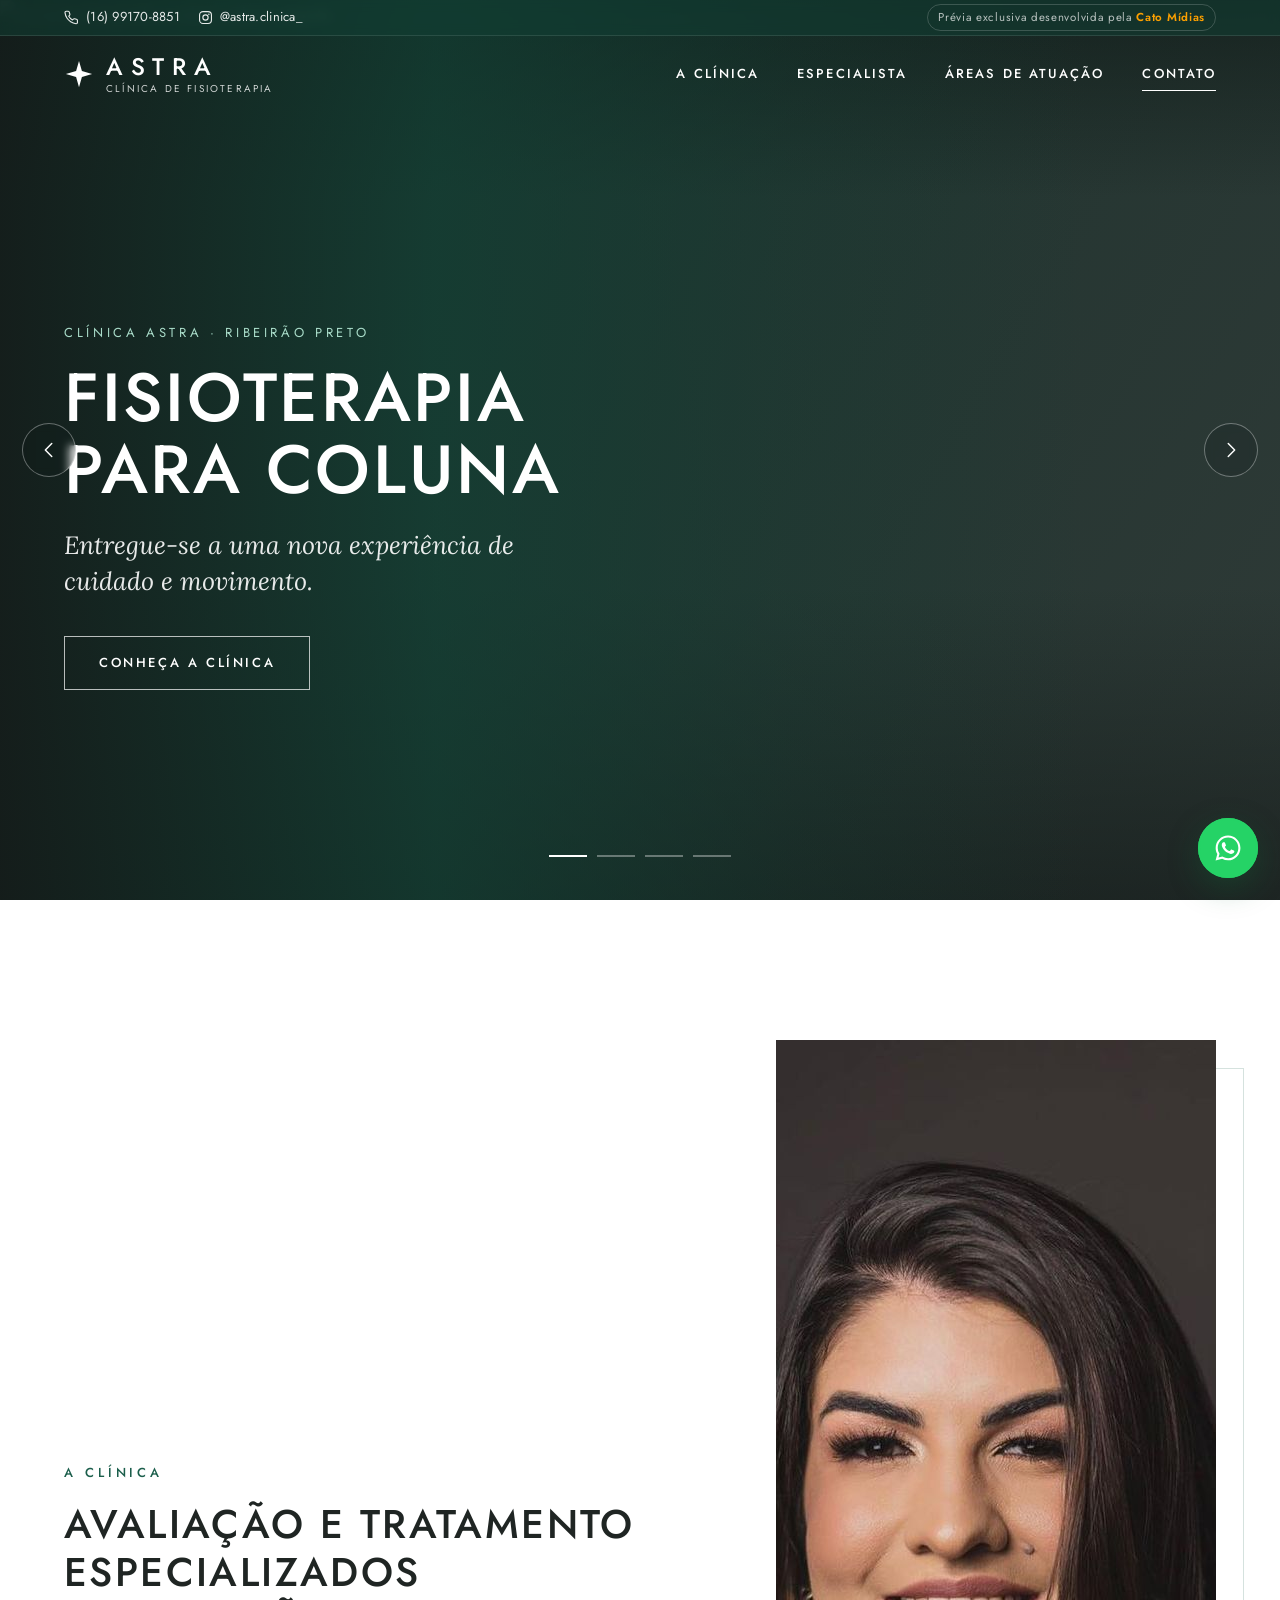
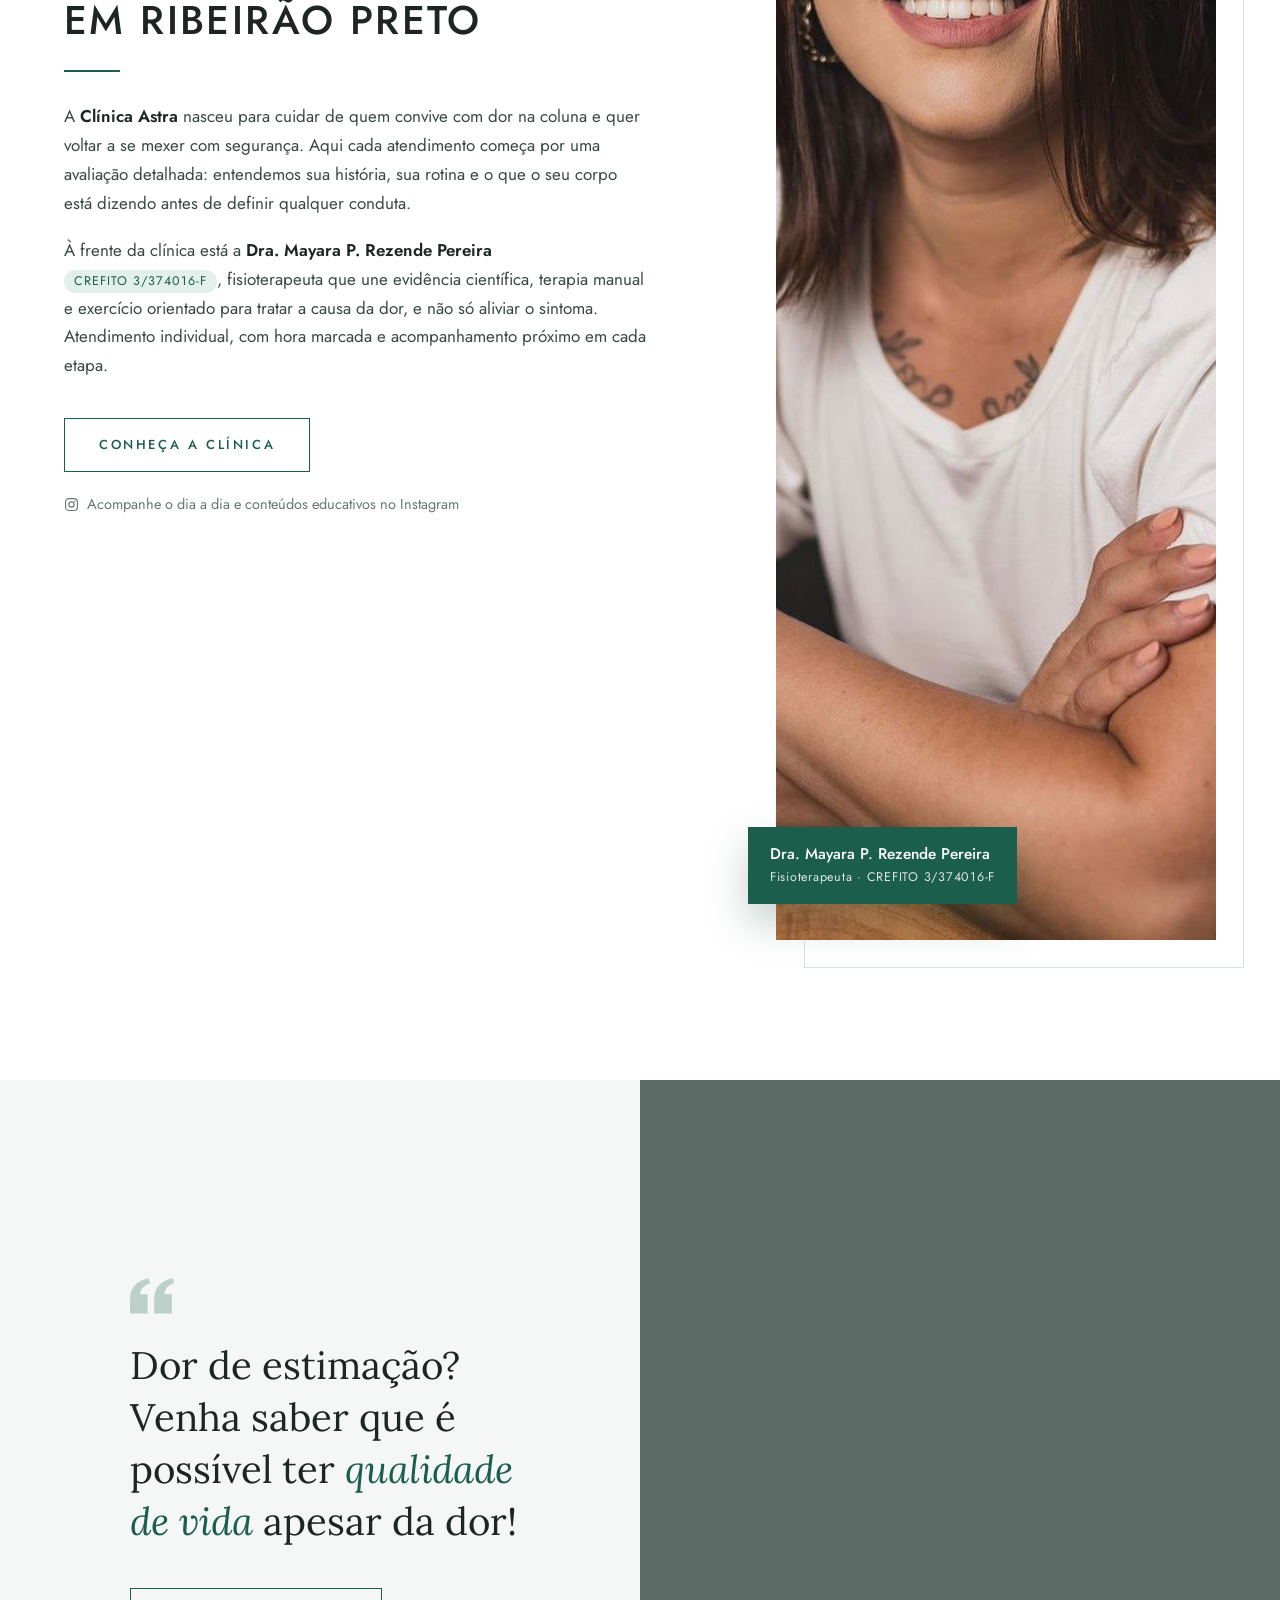
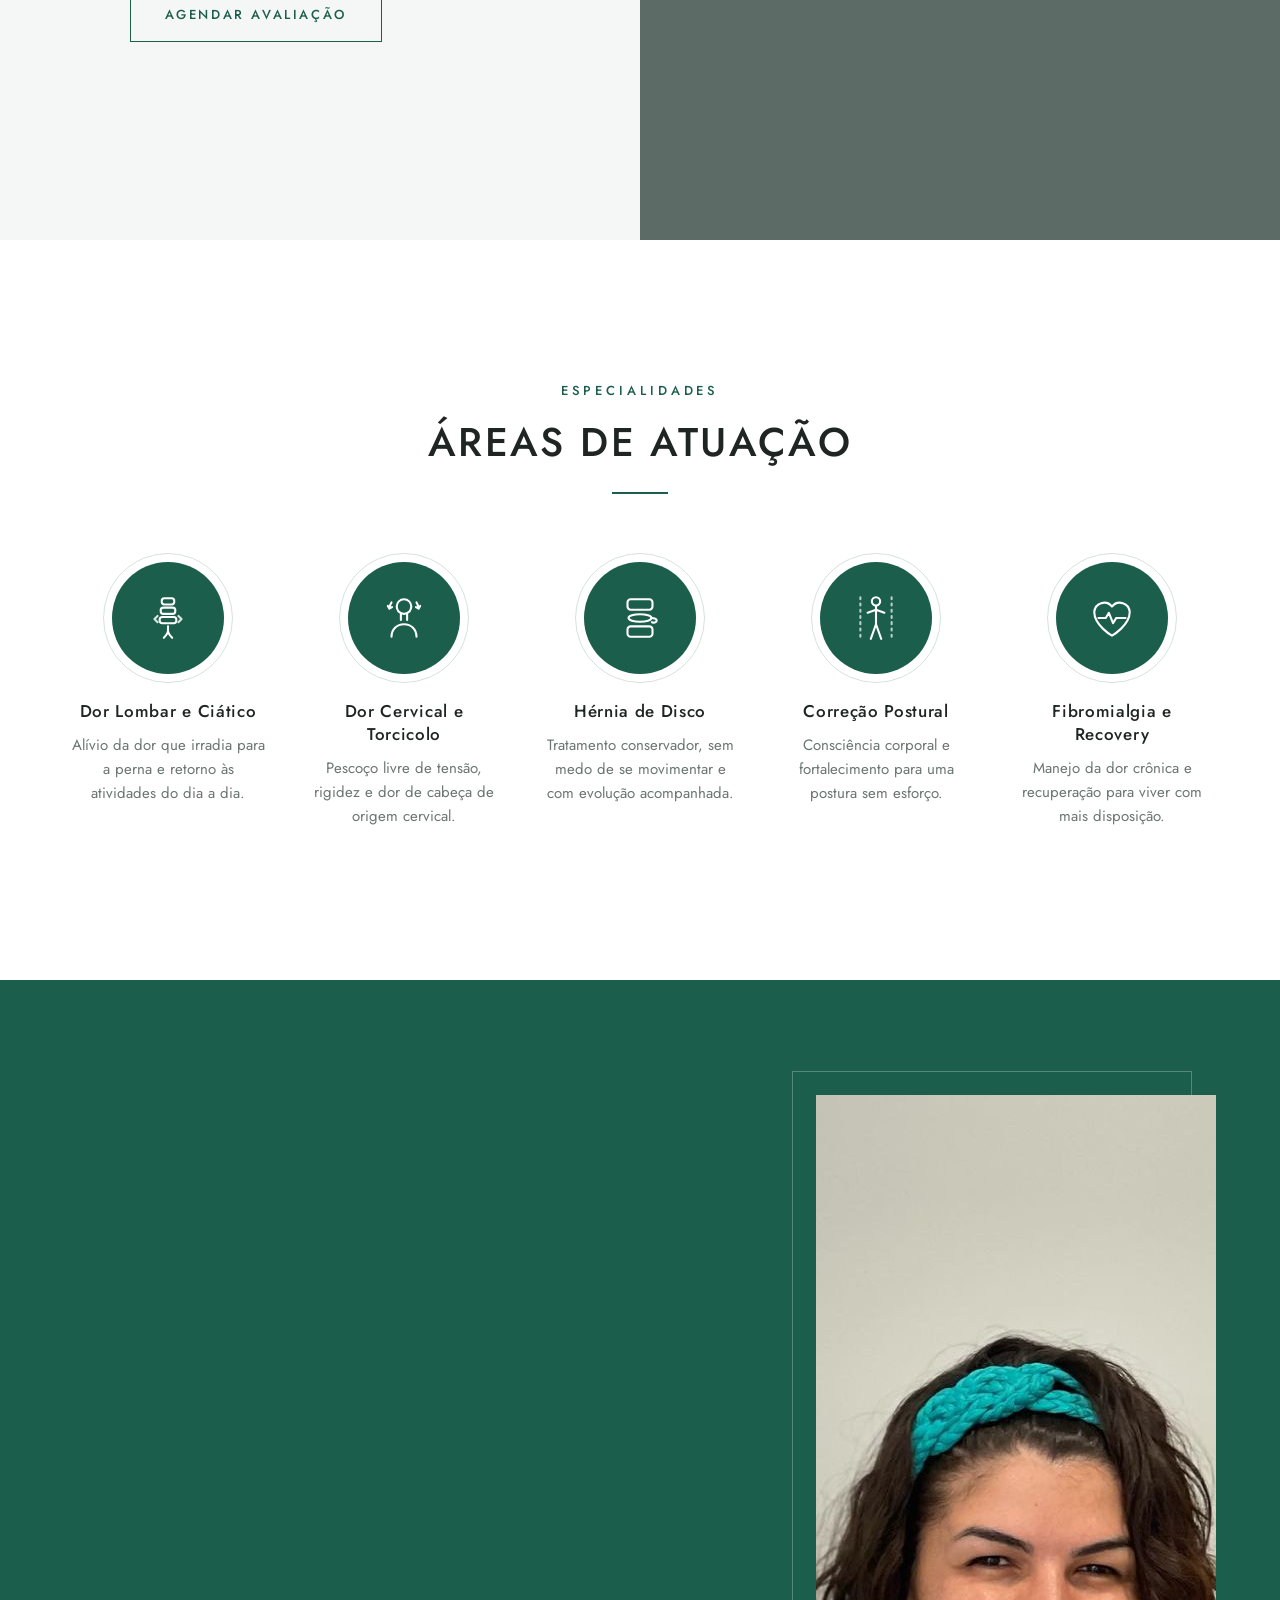
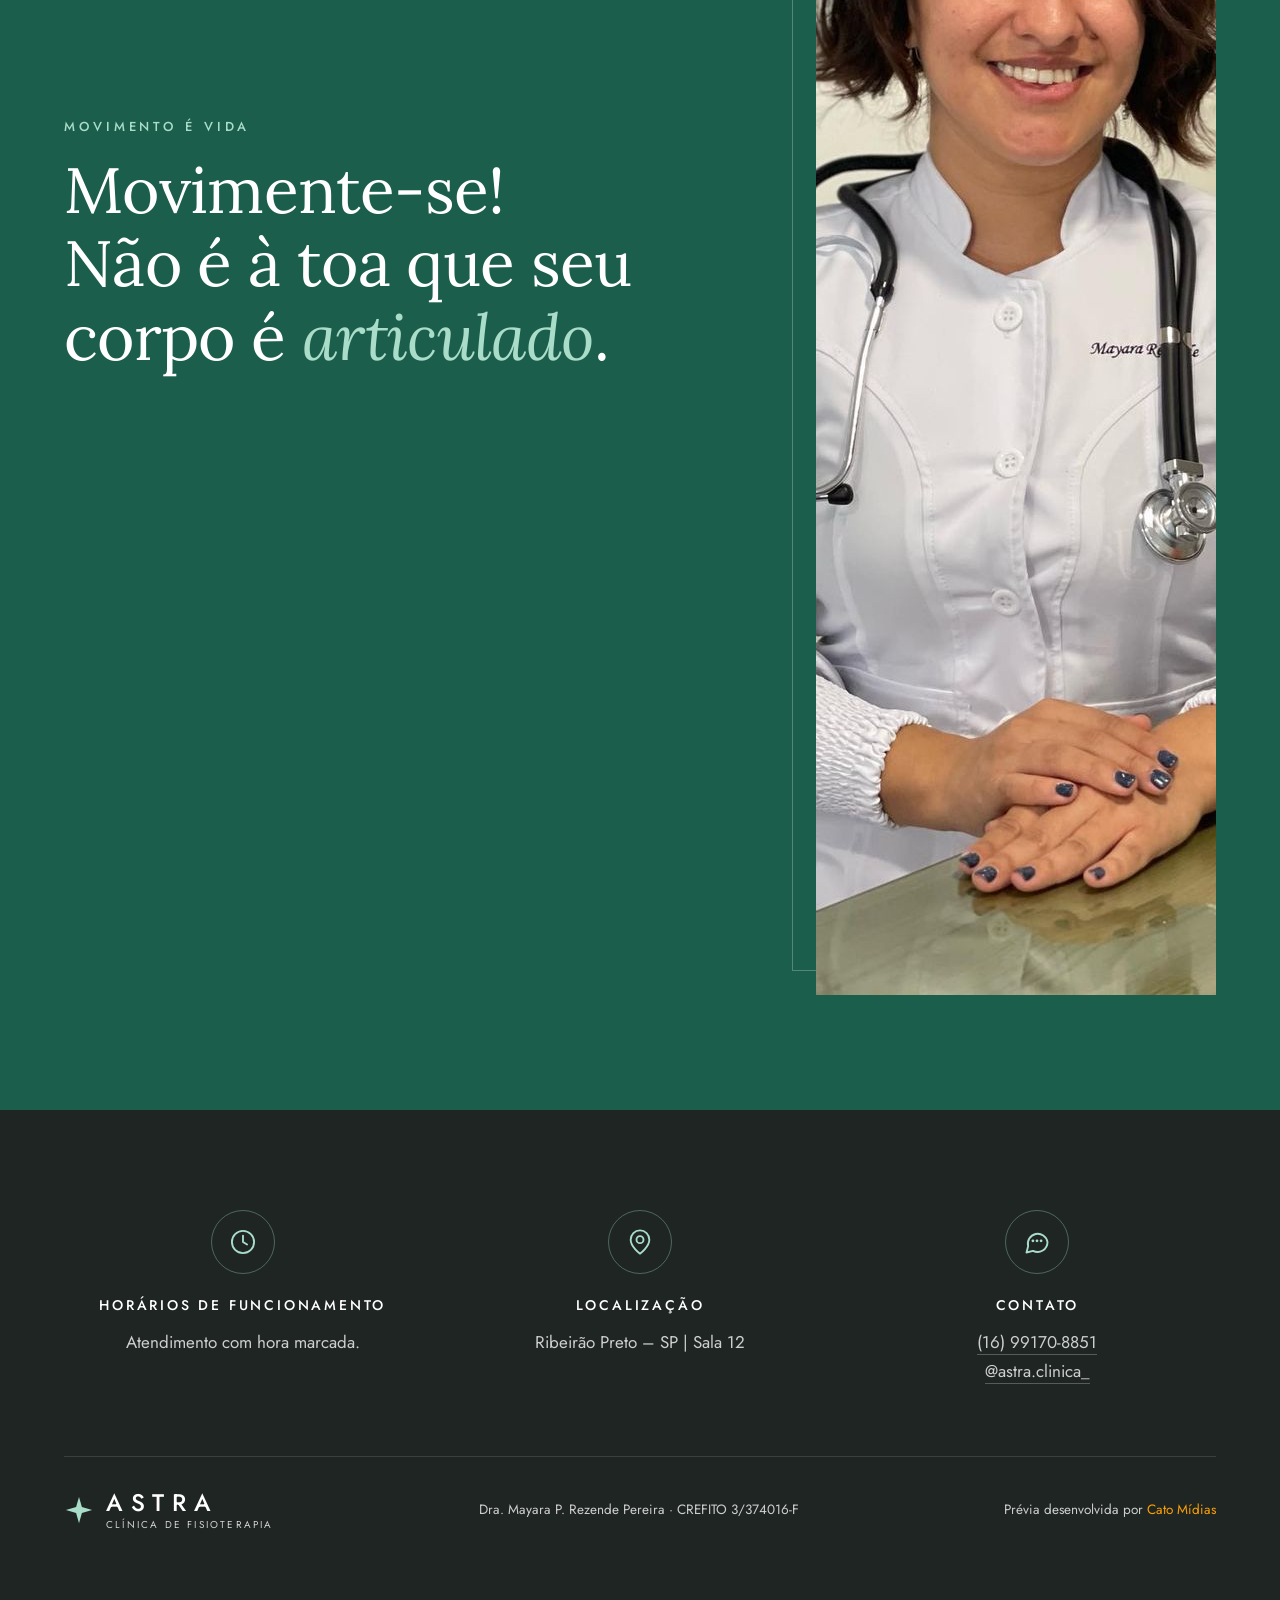
==== demo-clinica-astra/index.html @ 1e779cd1 "Adiciona demo da Clínica Astra e card na vitrine Página de fisioterapia com header dinâmico, slider " ====
<!DOCTYPE html>
<html lang="pt-BR">
<head>
<meta charset="utf-8">
<meta name="viewport" content="width=device-width, initial-scale=1, viewport-fit=cover">
<title>Clínica Astra | Fisioterapia especializada em coluna · Ribeirão Preto</title>
<meta name="description" content="Clínica Astra: avaliação e tratamento especializados em coluna em Ribeirão Preto com a Dra. Mayara P. Rezende Pereira (CREFITO 3/374016-F). Agende pelo WhatsApp (16) 99170-8851.">
<meta name="robots" content="noindex">
<meta name="theme-color" content="#1B5E4B">
<!-- garante a barra no fim da rota (/demo-clinica-astra/) para os caminhos relativos funcionarem em qualquer hospedagem -->
<script>if(!/\/$|\.html$/.test(location.pathname))location.replace(location.pathname+'/'+location.search+location.hash)</script>
<link rel="icon" href="data:image/svg+xml,%3Csvg xmlns='http://www.w3.org/2000/svg' viewBox='0 0 32 32'%3E%3Ccircle cx='16' cy='16' r='16' fill='%231B5E4B'/%3E%3Cpath d='M16 5l2.6 8.4L27 16l-8.4 2.6L16 27l-2.6-8.4L5 16l8.4-2.6z' fill='%23fff'/%3E%3C/svg%3E">
<link rel="preconnect" href="https://fonts.googleapis.com">
<link rel="preconnect" href="https://fonts.gstatic.com" crossorigin>
<link rel="preconnect" href="https://images.unsplash.com">
<link href="https://fonts.googleapis.com/css2?family=Jost:wght@300;400;500;600&family=Lora:ital,wght@0,500;1,400;1,500&display=swap" rel="stylesheet">
<script>document.documentElement.classList.add('js')</script>
<link rel="stylesheet" href="styles.css?v=2026-11-27">
</head>
<body>

<!-- Ícones (SVG inline, sem dependência de CDN) -->
<svg width="0" height="0" style="position:absolute" aria-hidden="true">
  <defs>
    <symbol id="i-insta" viewBox="0 0 24 24"><rect x="2.5" y="2.5" width="19" height="19" rx="5.5" fill="none" stroke="currentColor" stroke-width="1.8"/><circle cx="12" cy="12" r="4.2" fill="none" stroke="currentColor" stroke-width="1.8"/><circle cx="17.4" cy="6.6" r="1.2" fill="currentColor"/></symbol>
    <symbol id="i-whats" viewBox="0 0 24 24"><path fill="currentColor" d="M12.04 2C6.58 2 2.13 6.45 2.13 11.91c0 1.75.46 3.45 1.32 4.95L2.05 22l5.25-1.38a9.9 9.9 0 0 0 4.74 1.21c5.46 0 9.91-4.45 9.91-9.91S17.5 2 12.04 2Zm0 18.15c-1.48 0-2.93-.4-4.2-1.15l-.3-.18-3.12.82.83-3.04-.2-.31a8.2 8.2 0 0 1-1.26-4.38c0-4.54 3.7-8.24 8.25-8.24 4.54 0 8.24 3.7 8.24 8.24 0 4.55-3.7 8.24-8.24 8.24Zm4.52-6.16c-.25-.12-1.47-.72-1.7-.81-.22-.08-.39-.12-.55.13-.17.24-.64.8-.78.97-.14.17-.29.18-.54.06-.25-.12-1.05-.39-1.99-1.23-.74-.66-1.23-1.47-1.38-1.72-.14-.25-.01-.38.11-.5.11-.11.25-.29.37-.43.12-.15.17-.25.25-.42.08-.17.04-.31-.02-.43-.06-.12-.55-1.34-.76-1.83-.2-.48-.41-.42-.55-.42h-.47c-.17 0-.43.06-.66.31-.22.25-.86.85-.86 2.07 0 1.22.89 2.4 1.01 2.56.12.17 1.75 2.67 4.23 3.74.59.26 1.05.41 1.41.52.59.19 1.13.16 1.56.1.48-.07 1.47-.6 1.67-1.18.21-.58.21-1.07.14-1.18-.06-.1-.22-.16-.47-.28Z"/></symbol>
    <symbol id="i-phone" viewBox="0 0 24 24"><path fill="none" stroke="currentColor" stroke-width="1.8" stroke-linecap="round" stroke-linejoin="round" d="M21.5 16.9v3a2 2 0 0 1-2.2 2 19.8 19.8 0 0 1-8.6-3.1 19.5 19.5 0 0 1-6-6A19.8 19.8 0 0 1 1.6 4.2 2 2 0 0 1 3.6 2h3a2 2 0 0 1 2 1.7c.13.96.36 1.9.7 2.8a2 2 0 0 1-.45 2.1L7.6 9.9a16 16 0 0 0 6 6l1.3-1.3a2 2 0 0 1 2.1-.45c.9.34 1.84.57 2.8.7a2 2 0 0 1 1.7 2Z"/></symbol>
    <symbol id="i-seta" viewBox="0 0 24 24"><path fill="none" stroke="currentColor" stroke-width="1.6" stroke-linecap="round" stroke-linejoin="round" d="M15 5l-7 7 7 7"/></symbol>
    <symbol id="i-clock" viewBox="0 0 24 24"><g fill="none" stroke="currentColor" stroke-width="1.6" stroke-linecap="round"><circle cx="12" cy="12" r="9.5"/><path d="M12 6.5V12l3.5 2.2"/></g></symbol>
    <symbol id="i-pin" viewBox="0 0 24 24"><g fill="none" stroke="currentColor" stroke-width="1.6" stroke-linecap="round" stroke-linejoin="round"><path d="M20 10c0 6-8 12-8 12S4 16 4 10a8 8 0 0 1 16 0Z"/><circle cx="12" cy="10" r="3"/></g></symbol>
    <symbol id="i-chat" viewBox="0 0 24 24"><g fill="none" stroke="currentColor" stroke-width="1.6" stroke-linecap="round" stroke-linejoin="round"><path d="M21 12a8.5 8.5 0 0 1-12.4 7.6L3 21l1.4-5.4A8.5 8.5 0 1 1 21 12Z"/><path d="M8.5 11h.01M12 11h.01M15.5 11h.01" stroke-width="2.4"/></g></symbol>
    <!-- Áreas de atuação -->
    <symbol id="i-lombar" viewBox="0 0 48 48"><g fill="none" stroke="currentColor" stroke-width="2" stroke-linecap="round" stroke-linejoin="round"><rect x="18" y="5" width="12" height="6" rx="2.5"/><rect x="17" y="14" width="14" height="6" rx="2.5"/><rect x="16" y="23" width="16" height="6" rx="2.5"/><path d="M24 32v4c0 3-2 5-4 7M24 36c0 3 2 5 4 7"/><path d="M11 25l3-3M11 25l3 3M37 25l-3-3M37 25l-3 3" opacity=".85"/></g></symbol>
    <symbol id="i-cervical" viewBox="0 0 48 48"><g fill="none" stroke="currentColor" stroke-width="2" stroke-linecap="round" stroke-linejoin="round"><circle cx="24" cy="13" r="7"/><path d="M21 20v6M27 20v6"/><path d="M12 42c0-7 5-12 12-12s12 5 12 12"/><path d="M36 9a13 13 0 0 1 2 6M38 15l-2.5-1.5M38 15l1.5-2.6"/><path d="M12 9a13 13 0 0 0-2 6M10 15l2.5-1.5M10 15l-1.5-2.6"/></g></symbol>
    <symbol id="i-hernia" viewBox="0 0 48 48"><g fill="none" stroke="currentColor" stroke-width="2" stroke-linecap="round" stroke-linejoin="round"><rect x="12" y="6" width="24" height="10" rx="3"/><rect x="12" y="32" width="24" height="10" rx="3"/><ellipse cx="24" cy="24" rx="11" ry="3.6"/><path d="M35 24c3 0 5 1 5 2.5S38 29 35.5 28" /></g></symbol>
    <symbol id="i-postura" viewBox="0 0 48 48"><g fill="none" stroke="currentColor" stroke-width="2" stroke-linecap="round" stroke-linejoin="round"><circle cx="24" cy="8" r="4"/><path d="M24 13v17M16 19l8-3 8 3M19 44l5-14 5 14"/><path d="M9 4v40M39 4v40" stroke-dasharray="2 4" opacity=".7"/></g></symbol>
    <symbol id="i-recovery" viewBox="0 0 48 48"><g fill="none" stroke="currentColor" stroke-width="2" stroke-linecap="round" stroke-linejoin="round"><path d="M24 41S7 31 7 18.5A9.5 9.5 0 0 1 24 13a9.5 9.5 0 0 1 17 5.5C41 31 24 41 24 41Z"/><path d="M11 24h7l3-5 4 10 3-5h9"/></g></symbol>
    <symbol id="i-estrela" viewBox="0 0 32 32"><path fill="currentColor" d="M16 2l3.1 10.9L30 16l-10.9 3.1L16 30l-3.1-10.9L2 16l10.9-3.1z"/></symbol>
  </defs>
</svg>

<!-- ============ CABEÇALHO ============ -->
<header class="topo" data-topo>
  <div class="topbar">
    <div class="wrap topbar-in">
      <div class="topbar-contato">
        <a href="https://wa.me/5516991708851" target="_blank" rel="noopener" class="topbar-link"><svg class="ic"><use href="#i-phone"/></svg>(16) 99170-8851</a>
        <a href="https://www.instagram.com/astra.clinica_/" target="_blank" rel="noopener" class="topbar-link" aria-label="Instagram da Clínica Astra"><svg class="ic"><use href="#i-insta"/></svg><span class="so-desk">@astra.clinica_</span></a>
      </div>
      <a href="https://catomidias.com.br" target="_blank" rel="noopener" class="faixa-cato">Prévia exclusiva desenvolvida pela <strong>Cato Mídias</strong></a>
    </div>
  </div>

  <div class="nav">
    <div class="wrap nav-in">
      <a href="#inicio" class="logo" aria-label="Clínica Astra, início">
        <svg class="logo-estrela"><use href="#i-estrela"/></svg>
        <span class="logo-txt"><span class="logo-nome">ASTRA</span><span class="logo-sub">Clínica de Fisioterapia</span></span>
      </a>
      <button class="menu-btn" type="button" aria-expanded="false" aria-controls="menu" data-menu-btn><span></span><span></span><span></span><span class="sr">Abrir menu</span></button>
      <nav id="menu" class="menu" aria-label="Seções do site">
        <a href="#clinica">A CLÍNICA</a>
        <a href="#especialista">ESPECIALISTA</a>
        <a href="#areas">ÁREAS DE ATUAÇÃO</a>
        <a href="#contato">CONTATO</a>
      </nav>
    </div>
  </div>
</header>

<main id="inicio">
<!-- ============ HERO SLIDER ============ -->
<section class="hero" aria-roledescription="carrossel" aria-label="Destaques da Clínica Astra" data-slider>
  <div class="slides">
    <article class="slide is-ativo" aria-roledescription="slide" aria-label="1 de 4">
      <img class="slide-img" src="https://images.unsplash.com/photo-1544367567-0f2fcb009e0b?auto=format&fit=crop&w=2000&q=75" alt="Paciente alongando a coluna sobre o tapete" fetchpriority="high">
      <div class="slide-txt wrap">
        <p class="slide-kicker">Clínica Astra · Ribeirão Preto</p>
        <h1 class="slide-titulo">FISIOTERAPIA PARA COLUNA</h1>
        <p class="slide-frase">Entregue-se a uma nova experiência de cuidado e movimento.</p>
        <a class="btn-borda btn-claro" href="#clinica">Conheça a clínica</a>
      </div>
    </article>
    <article class="slide slide-retrato" aria-roledescription="slide" aria-label="2 de 4" style="--fundo:#2b2826">
      <img class="slide-img" src="imagens/dra-mayara-jaleco.jpg" alt="Dra. Mayara P. Rezende Pereira de jaleco" loading="lazy">
      <div class="slide-txt wrap">
        <p class="slide-kicker">Ciência + prática clínica</p>
        <h2 class="slide-titulo">FISIOTERAPIA DE RESULTADOS</h2>
        <p class="slide-frase">Combinação de conhecimento científico e experiência clínica.</p>
        <a class="btn-borda btn-claro" href="#especialista">Conheça a especialista</a>
      </div>
    </article>
    <article class="slide" aria-roledescription="slide" aria-label="3 de 4">
      <img class="slide-img" src="https://images.unsplash.com/photo-1571019613454-1cb2f99b2d8b?auto=format&fit=crop&w=2000&q=75" alt="Exercício orientado para ganho de movimento" loading="lazy">
      <div class="slide-txt wrap">
        <p class="slide-kicker">Movimento é tratamento</p>
        <h2 class="slide-titulo">OTIMIZAÇÃO DO MOVIMENTO</h2>
        <p class="slide-frase">Mais movimento, menos dor, maior qualidade de vida.</p>
        <a class="btn-borda btn-claro" href="#areas">Áreas de atuação</a>
      </div>
    </article>
    <article class="slide slide-retrato slide-retrato-claro" aria-roledescription="slide" aria-label="4 de 4" style="--fundo:#c2bdb0">
      <img class="slide-img" src="imagens/dra-mayara-consultorio.jpg" alt="Dra. Mayara no consultório da Clínica Astra" loading="lazy">
      <div class="slide-txt wrap">
        <p class="slide-kicker">Plano feito para você</p>
        <h2 class="slide-titulo">TRATAMENTO INDIVIDUALIZADO</h2>
        <p class="slide-frase">Seu corpo é único, seu tratamento também tem que ser.</p>
        <a class="btn-borda btn-claro" href="https://wa.me/5516991708851?text=Ol%C3%A1%20Dra.%20Mayara!%20Vi%20o%20site%20da%20Cl%C3%ADnica%20Astra%20e%20gostaria%20de%20agendar%20uma%20avalia%C3%A7%C3%A3o." target="_blank" rel="noopener">Agendar avaliação</a>
      </div>
    </article>
  </div>

  <button class="seta seta-ant" type="button" aria-label="Slide anterior" data-ant><svg><use href="#i-seta"/></svg></button>
  <button class="seta seta-prox" type="button" aria-label="Próximo slide" data-prox><svg><use href="#i-seta"/></svg></button>
  <div class="pontos" role="tablist" aria-label="Escolher slide" data-pontos></div>
  <a href="#clinica" class="rolar" aria-label="Rolar para o conteúdo"><span></span></a>
</section>

<!-- ============ A CLÍNICA & ESPECIALISTA ============ -->
<section id="clinica" class="secao clinica">
  <div class="wrap clinica-grid">
    <div class="clinica-txt revela">
      <p class="kicker">A Clínica</p>
      <h2 class="titulo-caps">AVALIAÇÃO E TRATAMENTO ESPECIALIZADOS EM RIBEIRÃO PRETO</h2>
      <span class="filete" aria-hidden="true"></span>
      <p>A <strong>Clínica Astra</strong> nasceu para cuidar de quem convive com dor na coluna e quer voltar a se mexer com segurança. Aqui cada atendimento começa por uma avaliação detalhada: entendemos sua história, sua rotina e o que o seu corpo está dizendo antes de definir qualquer conduta.</p>
      <p id="especialista">À frente da clínica está a <strong>Dra. Mayara P. Rezende Pereira</strong> <span class="crefito">CREFITO 3/374016-F</span>, fisioterapeuta que une evidência científica, terapia manual e exercício orientado para tratar a causa da dor, e não só aliviar o sintoma. Atendimento individual, com hora marcada e acompanhamento próximo em cada etapa.</p>
      <div class="clinica-acoes">
        <a class="btn-borda" href="#areas">CONHEÇA A CLÍNICA</a>
        <a class="link-discreto" href="https://www.instagram.com/astra.clinica_/" target="_blank" rel="noopener"><svg class="ic"><use href="#i-insta"/></svg>Acompanhe o dia a dia e conteúdos educativos no Instagram</a>
      </div>
    </div>
    <figure class="clinica-foto revela">
      <img src="imagens/dra-mayara-retrato.jpg" alt="Retrato da Dra. Mayara P. Rezende Pereira, fisioterapeuta da Clínica Astra" width="1200" height="1500" loading="lazy">
      <figcaption><strong>Dra. Mayara P. Rezende Pereira</strong><span>Fisioterapeuta · CREFITO 3/374016-F</span></figcaption>
    </figure>
  </div>
</section>

<!-- ============ FRASE + JANELA PARALLAX ============ -->
<section class="janela-secao" aria-label="Qualidade de vida apesar da dor">
  <div class="janela-grid">
    <div class="janela-txt revela">
      <svg class="aspas" viewBox="0 0 40 32" aria-hidden="true"><path fill="currentColor" d="M0 32V19.2C0 8.5 5.6 2.1 16.8 0l1.6 4.3C12.5 6 9.6 9.4 9.2 14.4H16V32H0Zm22 0V19.2C22 8.5 27.6 2.1 38.8 0l1.6 4.3c-5.9 1.7-8.8 5.1-9.2 10.1H38V32H22Z"/></svg>
      <p class="frase-impacto">Dor de estimação? Venha saber que é possível ter <em>qualidade de vida</em> apesar da dor!</p>
      <a class="btn-borda" href="https://wa.me/5516991708851?text=Ol%C3%A1%20Dra.%20Mayara!%20Vi%20o%20site%20da%20Cl%C3%ADnica%20Astra%20e%20gostaria%20de%20agendar%20uma%20avalia%C3%A7%C3%A3o." target="_blank" rel="noopener">AGENDAR AVALIAÇÃO</a>
    </div>
    <div class="janela" role="img" aria-label="Paciente em alongamento guiado, com a coluna relaxada"
         style="--janela-img:url('https://images.unsplash.com/photo-1518611012118-696072aa579a?auto=format&fit=crop&w=1800&q=75')"></div>
  </div>
</section>

<!-- ============ ÁREAS DE ATUAÇÃO ============ -->
<section id="areas" class="secao areas">
  <div class="wrap">
    <div class="centro revela">
      <p class="kicker">Especialidades</p>
      <h2 class="titulo-caps">ÁREAS DE ATUAÇÃO</h2>
      <span class="filete filete-centro" aria-hidden="true"></span>
    </div>
    <ul class="areas-lista">
      <li class="area revela"><span class="area-icone"><svg><use href="#i-lombar"/></svg></span><h3>Dor Lombar e Ciático</h3><p>Alívio da dor que irradia para a perna e retorno às atividades do dia a dia.</p></li>
      <li class="area revela"><span class="area-icone"><svg><use href="#i-cervical"/></svg></span><h3>Dor Cervical e Torcicolo</h3><p>Pescoço livre de tensão, rigidez e dor de cabeça de origem cervical.</p></li>
      <li class="area revela"><span class="area-icone"><svg><use href="#i-hernia"/></svg></span><h3>Hérnia de Disco</h3><p>Tratamento conservador, sem medo de se movimentar e com evolução acompanhada.</p></li>
      <li class="area revela"><span class="area-icone"><svg><use href="#i-postura"/></svg></span><h3>Correção Postural</h3><p>Consciência corporal e fortalecimento para uma postura sem esforço.</p></li>
      <li class="area revela"><span class="area-icone"><svg><use href="#i-recovery"/></svg></span><h3>Fibromialgia e Recovery</h3><p>Manejo da dor crônica e recuperação para viver com mais disposição.</p></li>
    </ul>
  </div>
</section>

<!-- ============ IMPACTO FINAL ============ -->
<section class="impacto">
  <div class="wrap impacto-grid">
    <div class="impacto-txt revela">
      <p class="kicker kicker-claro">Movimento é vida</p>
      <p class="frase-grande">Movimente-se! Não é à toa que seu corpo é <em>articulado</em>.</p>
    </div>
    <figure class="impacto-foto revela">
      <img src="imagens/dra-mayara-consultorio.jpg" alt="Dra. Mayara sorrindo no consultório da Clínica Astra" width="1200" height="1500" loading="lazy">
    </figure>
  </div>
</section>
</main>

<!-- ============ RODAPÉ ============ -->
<footer id="contato" class="rodape">
  <div class="wrap">
    <div class="info-grid">
      <div class="info revela">
        <span class="info-icone"><svg><use href="#i-clock"/></svg></span>
        <h3>Horários de Funcionamento</h3>
        <p>Atendimento com hora marcada.</p>
      </div>
      <div class="info revela">
        <span class="info-icone"><svg><use href="#i-pin"/></svg></span>
        <h3>Localização</h3>
        <p>Ribeirão Preto – SP | Sala 12</p>
      </div>
      <div class="info revela">
        <span class="info-icone"><svg><use href="#i-chat"/></svg></span>
        <h3>Contato</h3>
        <p><a href="https://wa.me/5516991708851" target="_blank" rel="noopener">(16) 99170-8851</a></p>
        <p><a href="https://www.instagram.com/astra.clinica_/" target="_blank" rel="noopener">@astra.clinica_</a></p>
      </div>
    </div>
    <div class="rodape-base">
      <a href="#inicio" class="logo logo-rodape" aria-label="Clínica Astra, voltar ao topo">
        <svg class="logo-estrela"><use href="#i-estrela"/></svg>
        <span class="logo-txt"><span class="logo-nome">ASTRA</span><span class="logo-sub">Clínica de Fisioterapia</span></span>
      </a>
      <p>Dra. Mayara P. Rezende Pereira · CREFITO 3/374016-F</p>
      <p class="rodape-cato">Prévia desenvolvida por <a href="https://catomidias.com.br" target="_blank" rel="noopener">Cato Mídias</a></p>
    </div>
  </div>
</footer>

<!-- ============ BOTÃO FLUTUANTE WHATSAPP ============ -->
<a class="whats-flutuante" href="https://wa.me/5516991708851?text=Ol%C3%A1%20Dra.%20Mayara!%20Vi%20o%20site%20da%20Cl%C3%ADnica%20Astra%20e%20gostaria%20de%20agendar%20uma%20avalia%C3%A7%C3%A3o." target="_blank" rel="noopener" aria-label="Fale Conosco via WhatsApp">
  <svg><use href="#i-whats"/></svg><span>Fale Conosco via WhatsApp</span>
</a>

<script src="script.js?v=2026-11-27" defer></script>
</body>
</html>
---- demo-clinica-astra/styles.css ----
/* Clínica Astra · prévia Cato Mídias
   Paleta: verde-esmeralda #1B5E4B, grafite, cinza-gelo #F4F7F6, branco.
   Fontes: Jost (títulos e texto) e Lora itálico (frases de impacto). */
:root{
  --verde:#1B5E4B;
  --verde-esc:#123F33;
  --verde-claro:#E3EFEB;
  --grafite:#1F2523;
  --texto:#3D4744;
  --texto-suave:#6B7673;
  --gelo:#F4F7F6;
  --branco:#fff;
  --linha:rgba(27,94,75,.18);
  --topbar-h:36px;
  --nav-h:76px;
  --ease:cubic-bezier(.22,.61,.36,1);
}
*,*::before,*::after{box-sizing:border-box}
html{scroll-behavior:smooth;-webkit-text-size-adjust:100%}
body{margin:0;background:var(--branco);color:var(--texto);font-family:Jost,system-ui,sans-serif;font-size:17px;line-height:1.7;-webkit-font-smoothing:antialiased;overflow-x:hidden}
img{max-width:100%;display:block}
a{color:inherit}
h1,h2,h3,p{margin:0}
.wrap{width:100%;max-width:1200px;margin:0 auto;padding:0 24px}
.sr{position:absolute;width:1px;height:1px;overflow:hidden;clip:rect(0 0 0 0)}
.ic{width:15px;height:15px;flex:none}
[id]{scroll-margin-top:calc(var(--nav-h) + 12px)}
:focus-visible{outline:2px solid #7fd1b6;outline-offset:3px}

/* ---------- Cabeçalho ---------- */
.topo{position:fixed;inset:0 0 auto;z-index:50;transition:transform .45s var(--ease)}
.topo.is-rolado{transform:translateY(calc(-1 * var(--topbar-h)))}
.topbar{height:var(--topbar-h);background:rgba(18,63,51,.55);backdrop-filter:blur(6px);-webkit-backdrop-filter:blur(6px);color:rgba(255,255,255,.9);font-size:13px;letter-spacing:.02em;border-bottom:1px solid rgba(255,255,255,.1)}
.topo.is-rolado .topbar{background:var(--verde-esc)}
.topbar-in{height:100%;display:flex;align-items:center;justify-content:space-between;gap:16px}
.topbar-contato{display:flex;align-items:center;gap:18px}
.topbar-link{display:inline-flex;align-items:center;gap:7px;text-decoration:none;white-space:nowrap;transition:color .2s}
.topbar-link:hover{color:#9fe0c9}
.faixa-cato{font-size:11.5px;letter-spacing:.06em;text-decoration:none;color:rgba(255,255,255,.7);white-space:nowrap;overflow:hidden;text-overflow:ellipsis;padding:3px 10px;border:1px solid rgba(255,255,255,.18);border-radius:99px;transition:color .2s,border-color .2s}
.faixa-cato strong{font-weight:600;color:#FCA001}
.faixa-cato:hover{color:#fff;border-color:rgba(252,160,1,.6)}

.nav{height:var(--nav-h);background:transparent;transition:background-color .45s var(--ease),box-shadow .45s var(--ease),height .45s var(--ease)}
.topo.is-rolado .nav{background:var(--verde);box-shadow:0 8px 30px rgba(10,40,32,.25);height:68px}
.nav-in{height:100%;display:flex;align-items:center;justify-content:space-between}
.logo{display:inline-flex;align-items:center;gap:12px;text-decoration:none;color:#fff}
.logo-estrela{width:30px;height:30px;color:#fff;transition:transform .8s var(--ease)}
.logo:hover .logo-estrela{transform:rotate(90deg)}
.logo-txt{display:flex;flex-direction:column;line-height:1}
.logo-nome{font-size:24px;font-weight:500;letter-spacing:.32em}
.logo-sub{font-size:10px;font-weight:400;letter-spacing:.22em;text-transform:uppercase;opacity:.8;margin-top:5px}
.menu{display:flex;gap:38px}
.menu a{position:relative;color:#fff;text-decoration:none;font-size:13px;font-weight:500;letter-spacing:.16em;padding:6px 0}
.menu a::after{content:"";position:absolute;left:0;right:0;bottom:0;height:1px;background:currentColor;transform:scaleX(0);transform-origin:right;transition:transform .35s var(--ease)}
.menu a:hover::after,.menu a.is-atual::after{transform:scaleX(1);transform-origin:left}
.menu-btn{display:none}

@media (max-width:900px){
  :root{--nav-h:64px}
  .topo.is-rolado .nav{height:60px}
  .so-desk{display:none}
  .faixa-cato{font-size:10.5px;padding:2px 8px}
  .menu-btn{display:flex;flex-direction:column;justify-content:center;gap:6px;width:44px;height:44px;background:none;border:0;padding:10px;cursor:pointer}
  .menu-btn span:not(.sr){display:block;height:1.5px;background:#fff;transition:transform .3s,opacity .3s}
  .menu-btn[aria-expanded="true"] span:nth-child(1){transform:translateY(7.5px) rotate(45deg)}
  .menu-btn[aria-expanded="true"] span:nth-child(2){opacity:0}
  .menu-btn[aria-expanded="true"] span:nth-child(3){transform:translateY(-7.5px) rotate(-45deg)}
  .menu{position:fixed;top:calc(var(--topbar-h) + var(--nav-h));left:0;right:0;flex-direction:column;gap:0;background:var(--verde);padding:8px 24px 20px;clip-path:inset(0 0 100% 0);transition:clip-path .4s var(--ease);box-shadow:0 20px 30px rgba(10,40,32,.25)}
  .topo.is-rolado .menu{top:calc(var(--topbar-h) + 60px)}
  .menu.is-aberto{clip-path:inset(0 0 0 0)}
  .menu a{padding:14px 0;border-bottom:1px solid rgba(255,255,255,.12)}
  .menu a::after{display:none}
}
@media (max-width:520px){
  .topbar-contato{gap:12px}
  .faixa-cato{max-width:52vw}
  .logo-nome{font-size:21px}
  .logo-sub{font-size:8.5px}
}

/* ---------- Hero slider ---------- */
.hero{position:relative;height:100vh;height:100svh;min-height:580px;overflow:hidden;background:var(--grafite);color:#fff}
.slides{position:absolute;inset:0}
.slide{position:absolute;inset:0;opacity:0;visibility:hidden;transition:opacity 1.1s var(--ease),visibility 1.1s;background:linear-gradient(120deg,#16302a,#2f3a37)}
.slide.is-ativo{opacity:1;visibility:visible;z-index:1}
.slide-img{position:absolute;inset:0;width:100%;height:100%;object-fit:cover;object-position:center;transform:scale(1.08);transition:transform 7s linear}
.slide.is-ativo .slide-img{transform:scale(1)}
/* degradê à esquerda para leitura (grafite → verde-escuro → transparente) */
.slide::after{content:"";position:absolute;inset:0;z-index:1;pointer-events:none;
  background:linear-gradient(90deg,rgba(20,28,26,.9) 0%,rgba(18,63,51,.72) 34%,rgba(18,63,51,.25) 62%,rgba(0,0,0,0) 85%),
             linear-gradient(0deg,rgba(15,20,19,.55) 0%,rgba(15,20,19,0) 35%),
             linear-gradient(180deg,rgba(10,20,17,.55) 0%,rgba(10,20,17,0) 22%)}
/* slides com retrato: foto vertical ancorada à direita sobre um fundo do mesmo tom */
.slide-retrato{background:var(--fundo)}
.slide-retrato .slide-img{left:auto;right:0;width:min(62%,1000px);object-position:center 20%;
  -webkit-mask-image:linear-gradient(90deg,transparent 0%,#000 28%);mask-image:linear-gradient(90deg,transparent 0%,#000 28%)}
.slide-retrato-claro::after{background:linear-gradient(90deg,rgba(20,28,26,.94) 0%,rgba(18,63,51,.84) 36%,rgba(18,63,51,.3) 60%,rgba(0,0,0,0) 80%),linear-gradient(180deg,rgba(10,20,17,.5) 0%,rgba(10,20,17,0) 22%)}

.slide-txt{position:relative;z-index:2;height:100%;display:flex;flex-direction:column;justify-content:center;padding-top:calc(var(--topbar-h) + var(--nav-h))}
.slide-txt>*{max-width:600px}
.slide-kicker{font-size:13px;letter-spacing:.28em;text-transform:uppercase;color:#a9dcc9;margin-bottom:18px}
.slide-titulo{font-size:clamp(34px,5.6vw,68px);font-weight:500;line-height:1.05;letter-spacing:.04em;text-wrap:balance}
.slide-frase{font-family:Lora,Georgia,serif;font-style:italic;font-size:clamp(19px,2.1vw,25px);line-height:1.45;color:rgba(255,255,255,.9);margin:22px 0 36px;max-width:500px}
/* entrada escalonada do texto a cada troca de slide */
.slide-txt>*{opacity:0;transform:translateY(26px);transition:opacity .9s var(--ease),transform .9s var(--ease)}
.slide.is-ativo .slide-txt>*{opacity:1;transform:none}
.slide.is-ativo .slide-txt>:nth-child(1){transition-delay:.35s}
.slide.is-ativo .slide-txt>:nth-child(2){transition-delay:.5s}
.slide.is-ativo .slide-txt>:nth-child(3){transition-delay:.68s}
.slide.is-ativo .slide-txt>:nth-child(4){transition-delay:.85s}

.seta{position:absolute;top:50%;z-index:3;width:54px;height:54px;margin-top:-27px;display:grid;place-items:center;border-radius:50%;border:1px solid rgba(255,255,255,.35);background:rgba(15,25,22,.18);color:#fff;cursor:pointer;backdrop-filter:blur(4px);-webkit-backdrop-filter:blur(4px);transition:background .3s,border-color .3s}
.seta svg{width:22px;height:22px}
.seta:hover{background:var(--verde);border-color:var(--verde)}
.seta-ant{left:22px}
.seta-prox{right:22px}
.seta-prox svg{transform:scaleX(-1)}
.pontos{position:absolute;z-index:3;left:50%;bottom:34px;transform:translateX(-50%);display:flex;gap:10px}
.pontos button{position:relative;width:38px;height:22px;background:none;border:0;padding:0;cursor:pointer}
.pontos button::before{content:"";position:absolute;left:0;right:0;top:50%;height:2px;background:rgba(255,255,255,.35)}
.pontos button::after{content:"";position:absolute;left:0;right:0;top:50%;height:2px;background:#fff;transform:scaleX(0);transform-origin:left}
.pontos button[aria-selected="true"]::after{animation:progresso var(--tempo,6.5s) linear forwards}
.hero.is-pausado .pontos button[aria-selected="true"]::after{animation-play-state:paused}
@keyframes progresso{to{transform:scaleX(1)}}
.rolar{position:absolute;z-index:3;right:34px;bottom:30px;width:26px;height:42px;border:1.5px solid rgba(255,255,255,.6);border-radius:14px}
.rolar span{position:absolute;left:50%;top:8px;width:3px;height:8px;margin-left:-1.5px;border-radius:2px;background:#fff;animation:rolar 1.8s infinite}
@keyframes rolar{0%{opacity:0;transform:translateY(0)}40%{opacity:1}100%{opacity:0;transform:translateY(12px)}}

@media (max-width:900px){
  .seta{width:42px;height:42px;margin-top:0;top:auto;bottom:22px}
  .seta-ant{left:16px}.seta-prox{right:16px}
  .pontos{bottom:32px}
  .rolar{display:none}
  .slide-txt{justify-content:flex-end;padding-bottom:110px}
  .slide::after{background:linear-gradient(0deg,rgba(18,30,27,.95) 0%,rgba(18,63,51,.75) 40%,rgba(18,63,51,.15) 70%,rgba(0,0,0,0) 100%),linear-gradient(180deg,rgba(10,20,17,.55) 0%,rgba(10,20,17,0) 22%)}
  .slide-retrato .slide-img{width:100%;-webkit-mask-image:none;mask-image:none;object-position:center 15%}
}

/* ---------- Botões e títulos ---------- */
.btn-borda{display:inline-flex;align-items:center;justify-content:center;align-self:flex-start;gap:10px;padding:15px 34px;border:1px solid var(--verde);color:var(--verde);text-decoration:none;font-size:13px;font-weight:500;letter-spacing:.2em;text-transform:uppercase;position:relative;overflow:hidden;isolation:isolate;transition:color .4s var(--ease),border-color .4s}
.btn-borda::before{content:"";position:absolute;inset:0;z-index:-1;background:var(--verde);transform:scaleX(0);transform-origin:right;transition:transform .45s var(--ease)}
.btn-borda:hover{color:#fff}
.btn-borda:hover::before{transform:scaleX(1);transform-origin:left}
.btn-claro{border-color:rgba(255,255,255,.7);color:#fff}
.btn-claro::before{background:#fff}
.btn-claro:hover{color:var(--verde);border-color:#fff}

.kicker{font-size:13px;font-weight:500;letter-spacing:.3em;text-transform:uppercase;color:var(--verde);margin-bottom:16px}
.kicker-claro{color:#a9dcc9}
.titulo-caps{font-size:clamp(26px,3.3vw,40px);font-weight:500;line-height:1.2;letter-spacing:.06em;color:var(--grafite);text-wrap:balance}
.filete{display:block;width:56px;height:2px;background:var(--verde);margin:26px 0 30px}
.filete-centro{margin-left:auto;margin-right:auto}
.centro{text-align:center}
.secao{padding:clamp(80px,11vw,140px) 0}

/* ---------- A Clínica ---------- */
.clinica-grid{display:grid;grid-template-columns:1.1fr .9fr;gap:clamp(40px,7vw,100px);align-items:center}
.clinica-txt p+p{margin-top:18px}
.clinica-txt strong{color:var(--grafite);font-weight:600}
.crefito{display:inline-block;font-size:12.5px;letter-spacing:.08em;color:var(--verde);background:var(--verde-claro);padding:1px 10px;border-radius:99px;white-space:nowrap}
.clinica-acoes{display:flex;flex-wrap:wrap;align-items:center;gap:20px 30px;margin-top:38px}
.link-discreto{display:inline-flex;align-items:center;gap:8px;font-size:14.5px;color:var(--texto-suave);text-decoration:none;border-bottom:1px solid transparent;transition:color .2s,border-color .2s}
.link-discreto:hover{color:var(--verde);border-color:currentColor}
.clinica-foto{position:relative;margin:0 0 0 auto;max-width:440px;width:100%}
.clinica-foto::before{content:"";position:absolute;inset:28px -28px -28px 28px;border:1px solid var(--linha);z-index:-1}
.clinica-foto img{width:100%;aspect-ratio:4/5;object-fit:cover}
.clinica-foto figcaption{position:absolute;left:-28px;bottom:36px;background:var(--verde);color:#fff;padding:16px 22px;line-height:1.4;box-shadow:0 18px 40px rgba(18,63,51,.25)}
.clinica-foto figcaption strong{display:block;font-weight:500;font-size:15.5px}
.clinica-foto figcaption span{font-size:12.5px;letter-spacing:.06em;opacity:.85}
@media (max-width:900px){
  .clinica-grid{grid-template-columns:1fr}
  .clinica-foto{max-width:420px;width:auto;margin:0 28px 0 0}
  .clinica-foto figcaption{left:16px;bottom:20px}
}

/* ---------- Janela parallax ---------- */
.janela-secao{background:var(--gelo)}
.janela-grid{display:grid;grid-template-columns:1fr 1fr;min-height:min(86vh,760px)}
.janela-txt{display:flex;flex-direction:column;justify-content:center;padding:clamp(60px,8vw,120px) clamp(24px,7vw,110px)}
.janela-txt{margin-left:max(0px,calc((100vw - 1200px)/2))}
.aspas{width:44px;height:36px;color:var(--verde);opacity:.25;margin-bottom:26px}
.frase-impacto{font-family:Lora,Georgia,serif;font-size:clamp(26px,3vw,40px);line-height:1.35;color:var(--grafite);margin-bottom:40px;text-wrap:pretty}
.frase-impacto em,.frase-grande em{color:var(--verde);font-style:italic}
.janela{position:relative;background-color:#5c6b66;background-image:var(--janela-img);background-size:cover;background-position:center;background-repeat:no-repeat}
@media (min-width:901px) and (hover:hover){
  .janela{background-attachment:fixed;background-position:75% center}
}
@media (max-width:900px){
  .janela-grid{grid-template-columns:1fr}
  .janela-txt{margin-left:0}
  .janela{min-height:62vh}
}

/* ---------- Áreas de atuação ---------- */
.areas-lista{list-style:none;padding:0;margin:56px 0 0;display:grid;grid-template-columns:repeat(5,1fr);gap:28px}
.area{text-align:center;padding:12px 6px}
.area-icone{display:grid;place-items:center;width:112px;height:112px;margin:0 auto 26px;border-radius:50%;background:var(--verde);color:#fff;position:relative;transition:transform .5s var(--ease),box-shadow .5s var(--ease)}
.area-icone::after{content:"";position:absolute;inset:-9px;border-radius:50%;border:1px solid var(--linha);transition:inset .5s var(--ease),border-color .5s}
.area-icone svg{width:50px;height:50px}
.area:hover .area-icone{transform:translateY(-6px);box-shadow:0 18px 34px rgba(27,94,75,.28)}
.area:hover .area-icone::after{inset:-14px;border-color:rgba(27,94,75,.4)}
.area h3{font-size:17px;font-weight:500;letter-spacing:.04em;color:var(--grafite);line-height:1.35;margin-bottom:10px}
.area p{font-size:15px;line-height:1.6;color:var(--texto-suave)}
@media (max-width:1050px){.areas-lista{grid-template-columns:repeat(3,1fr);row-gap:44px}}
@media (max-width:640px){
  .areas-lista{grid-template-columns:1fr 1fr;gap:36px 16px}
  .area-icone{width:92px;height:92px}.area-icone svg{width:42px;height:42px}
  .area:last-child{grid-column:1/-1;max-width:260px;margin:0 auto}
}

/* ---------- Impacto final ---------- */
.impacto{background:var(--verde);color:#fff;overflow:hidden}
.impacto-grid{display:grid;grid-template-columns:1.15fr .85fr;gap:clamp(40px,6vw,90px);align-items:center;padding-top:clamp(70px,9vw,120px);padding-bottom:clamp(70px,9vw,120px)}
.frase-grande{font-family:Lora,Georgia,serif;font-size:clamp(34px,5vw,64px);line-height:1.15;letter-spacing:-.01em;text-wrap:balance}
.impacto .frase-grande em{color:#a9dcc9}
.impacto-foto{margin:0 0 0 auto;position:relative;max-width:400px;width:100%}
.impacto-foto::before{content:"";position:absolute;inset:-24px 24px 24px -24px;border:1px solid rgba(255,255,255,.25)}
.impacto-foto img{position:relative;width:100%;aspect-ratio:4/5;object-fit:cover}
@media (max-width:900px){
  .impacto-grid{grid-template-columns:1fr}
  .impacto-foto{max-width:380px;width:auto;margin:0 0 0 24px}
}

/* ---------- Rodapé ---------- */
.rodape{background:var(--grafite);color:rgba(255,255,255,.78);padding:clamp(70px,8vw,100px) 0 110px}
.info-grid{display:grid;grid-template-columns:repeat(3,1fr);gap:40px}
.info{text-align:center;padding:0 10px}
.info-icone{display:grid;place-items:center;width:64px;height:64px;margin:0 auto 20px;border-radius:50%;border:1px solid rgba(169,220,201,.35);color:#a9dcc9}
.info-icone svg{width:28px;height:28px}
.info h3{font-size:14px;font-weight:500;letter-spacing:.2em;text-transform:uppercase;color:#fff;margin-bottom:10px}
.info a{text-decoration:none;border-bottom:1px solid rgba(255,255,255,.25);transition:color .2s,border-color .2s}
.info a:hover{color:#a9dcc9;border-color:#a9dcc9}
.rodape-base{margin-top:70px;padding-top:34px;border-top:1px solid rgba(255,255,255,.12);display:flex;flex-wrap:wrap;align-items:center;justify-content:space-between;gap:16px 30px;font-size:13.5px}
.logo-rodape .logo-estrela{color:#a9dcc9}
.rodape-cato a{color:#FCA001;text-decoration:none}
.rodape-cato a:hover{text-decoration:underline}
@media (max-width:760px){
  .info-grid{grid-template-columns:1fr;gap:44px}
  .rodape-base{flex-direction:column;text-align:center}
}

/* ---------- WhatsApp flutuante ---------- */
.whats-flutuante{position:fixed;right:22px;bottom:22px;z-index:60;display:flex;align-items:center;gap:0;height:60px;padding:0 15px;border-radius:30px;background:#25D366;color:#fff;text-decoration:none;font-size:14.5px;font-weight:500;letter-spacing:.02em;box-shadow:0 10px 30px rgba(18,100,55,.35);transition:gap .4s var(--ease),padding .4s var(--ease),transform .3s}
.whats-flutuante svg{width:30px;height:30px;flex:none}
.whats-flutuante span{max-width:0;overflow:hidden;white-space:nowrap;transition:max-width .45s var(--ease)}
.whats-flutuante::before{content:"";position:absolute;inset:0;border-radius:inherit;border:2px solid #25D366;animation:pulso 2.4s infinite}
.whats-flutuante:hover,.whats-flutuante:focus-visible{gap:10px;padding:0 22px 0 16px;transform:translateY(-2px)}
.whats-flutuante:hover span,.whats-flutuante:focus-visible span{max-width:260px}
@keyframes pulso{0%{opacity:.7;transform:scale(1)}100%{opacity:0;transform:scale(1.35)}}
@media (max-width:640px){.whats-flutuante{right:16px;bottom:16px;height:56px;padding:0 13px}}

/* ---------- Revelar ao rolar ---------- */
.js .revela{opacity:0;transform:translateY(34px);transition:opacity 1s var(--ease),transform 1s var(--ease)}
.js .revela.is-visivel{opacity:1;transform:none}
.areas-lista .area:nth-child(2){transition-delay:.08s}
.areas-lista .area:nth-child(3){transition-delay:.16s}
.areas-lista .area:nth-child(4){transition-delay:.24s}
.areas-lista .area:nth-child(5){transition-delay:.32s}

@media (prefers-reduced-motion:reduce){
  html{scroll-behavior:auto}
  *,*::before,*::after{animation:none!important;transition-duration:.01ms!important;transition-delay:0s!important}
  .js .revela{opacity:1;transform:none}
  .janela{background-attachment:scroll!important}
}
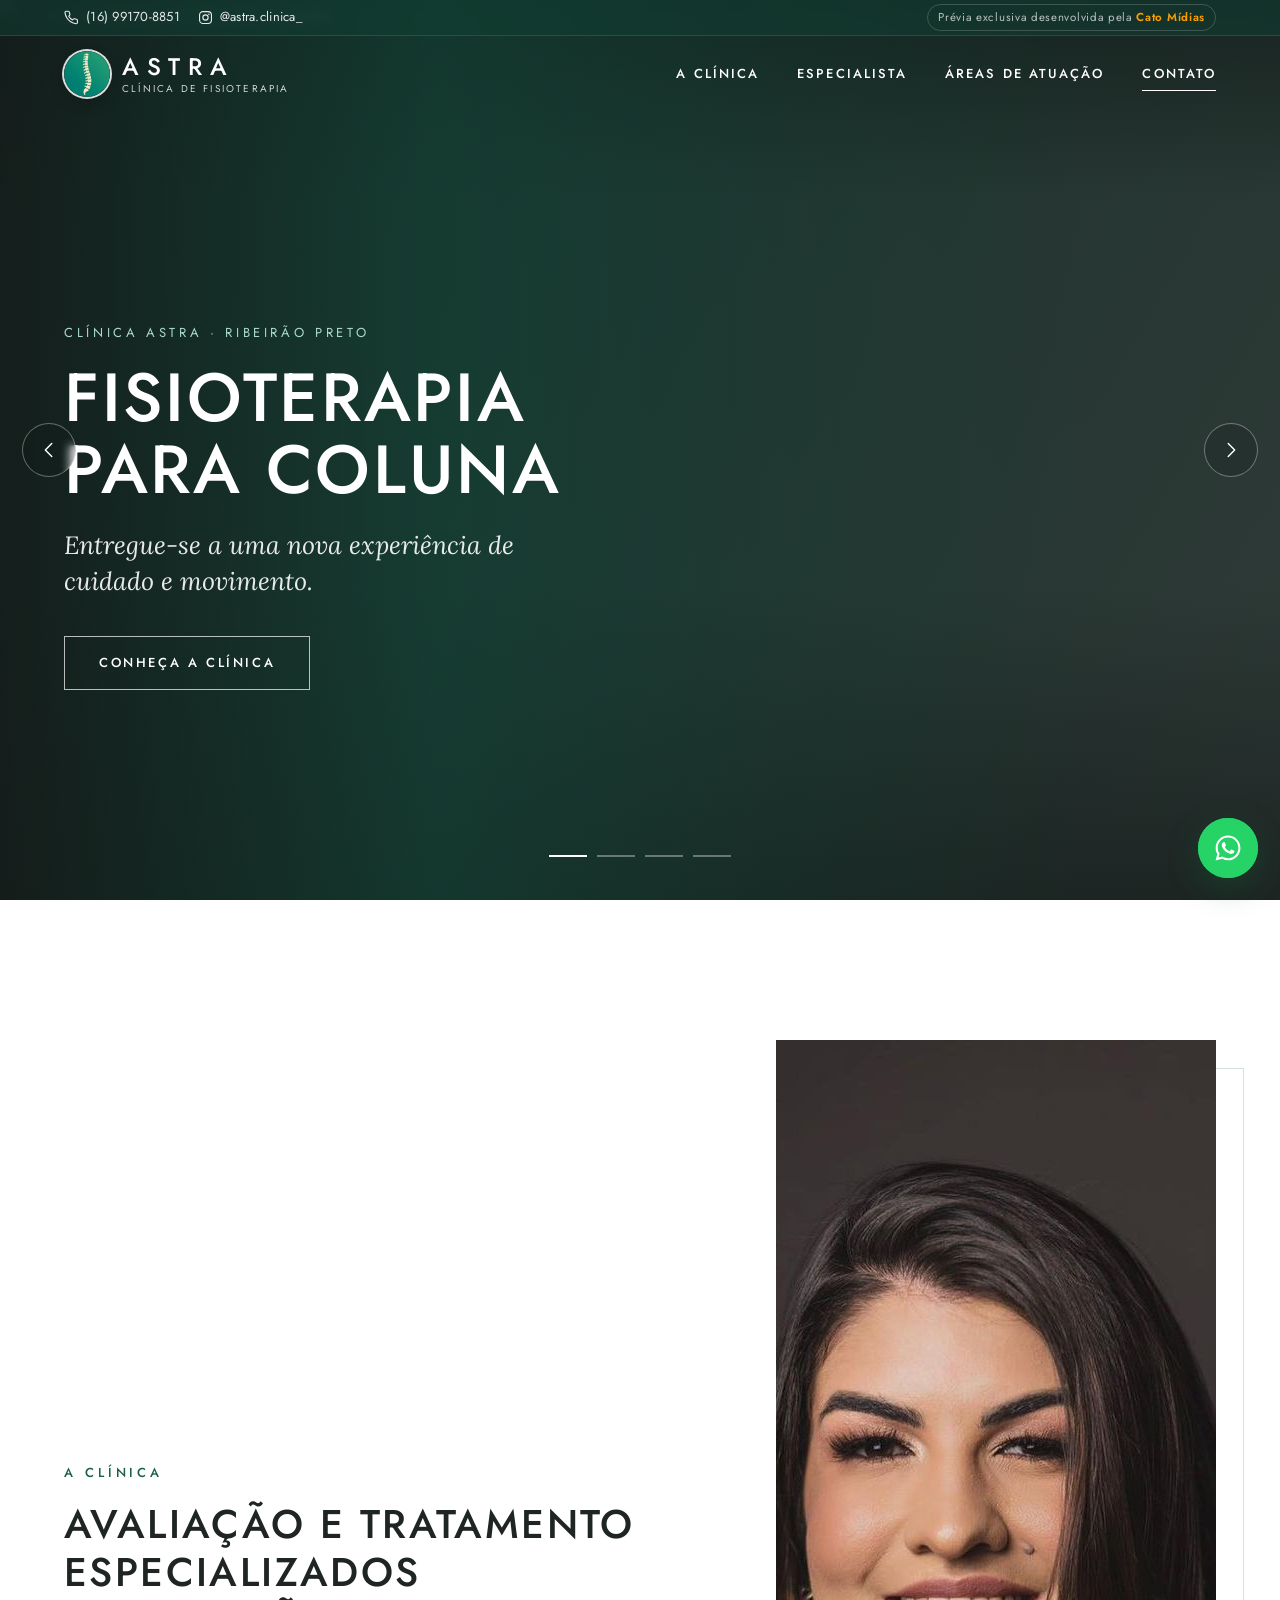
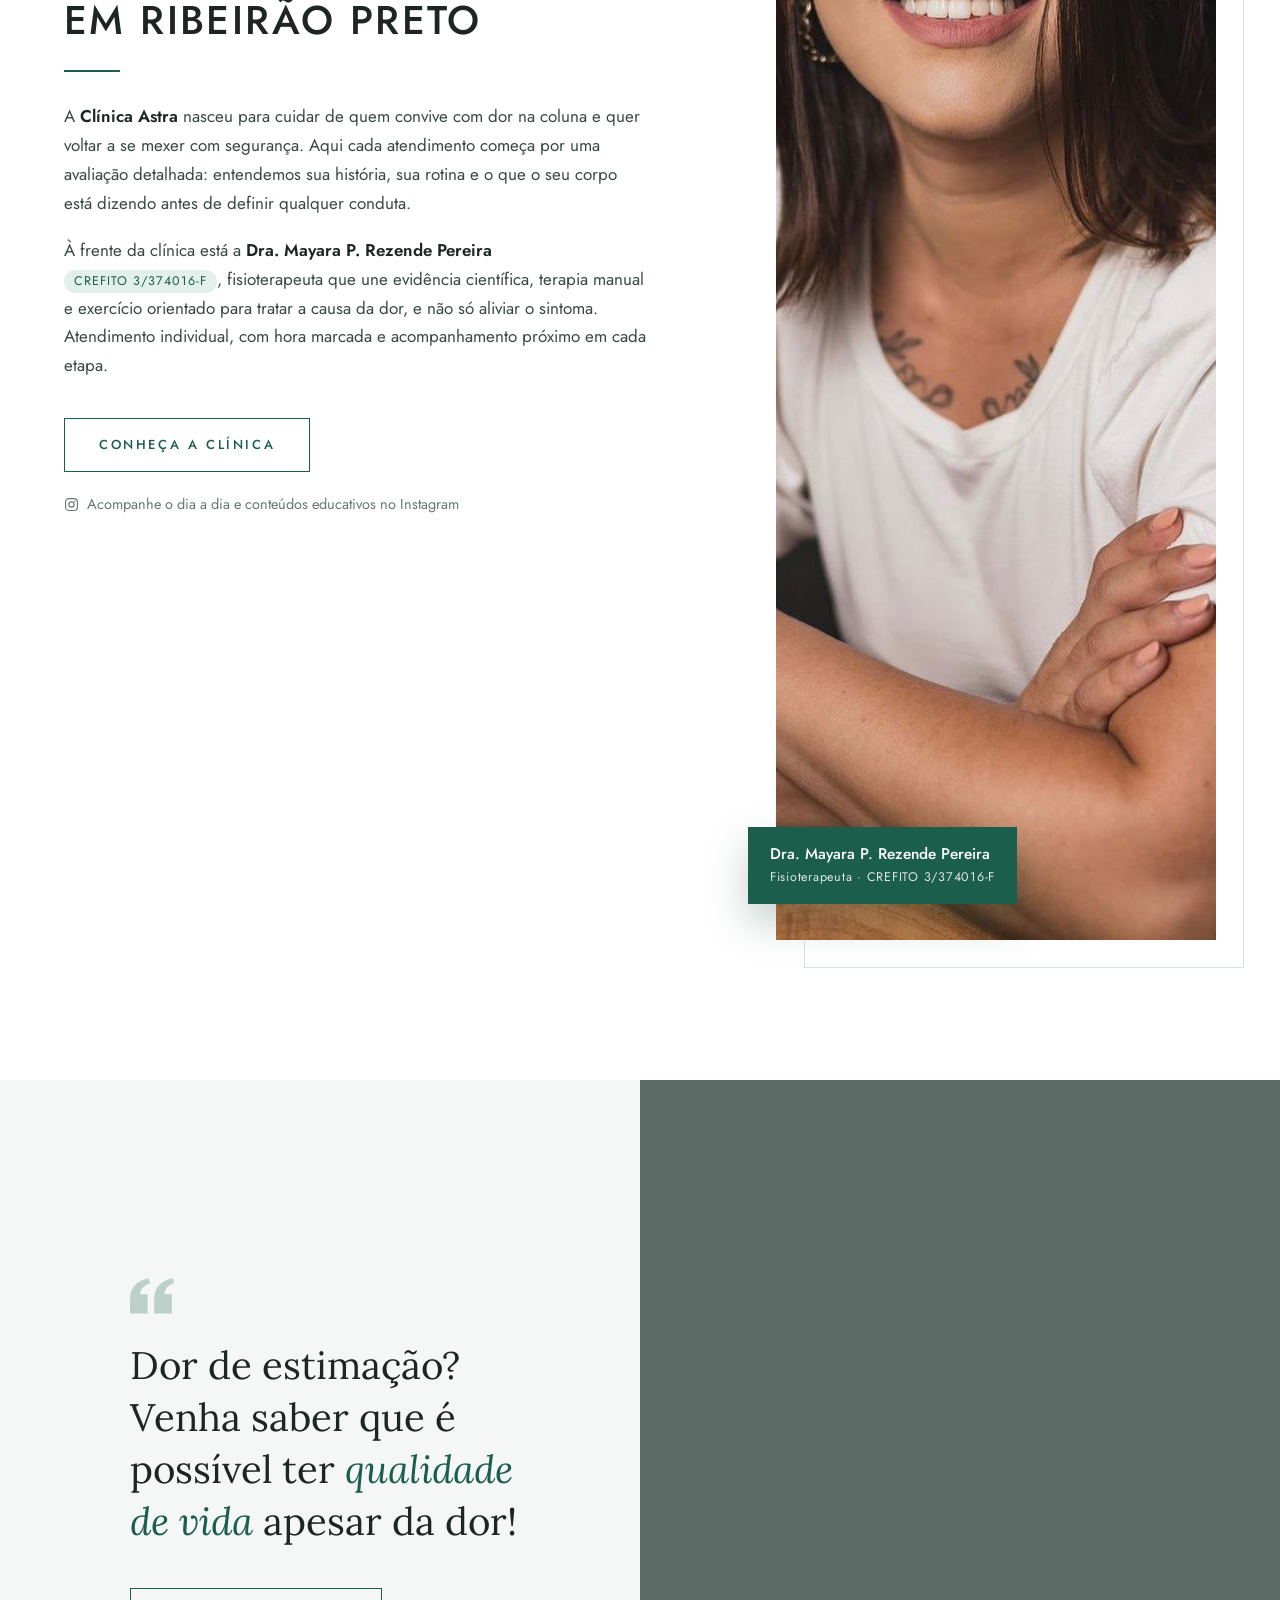
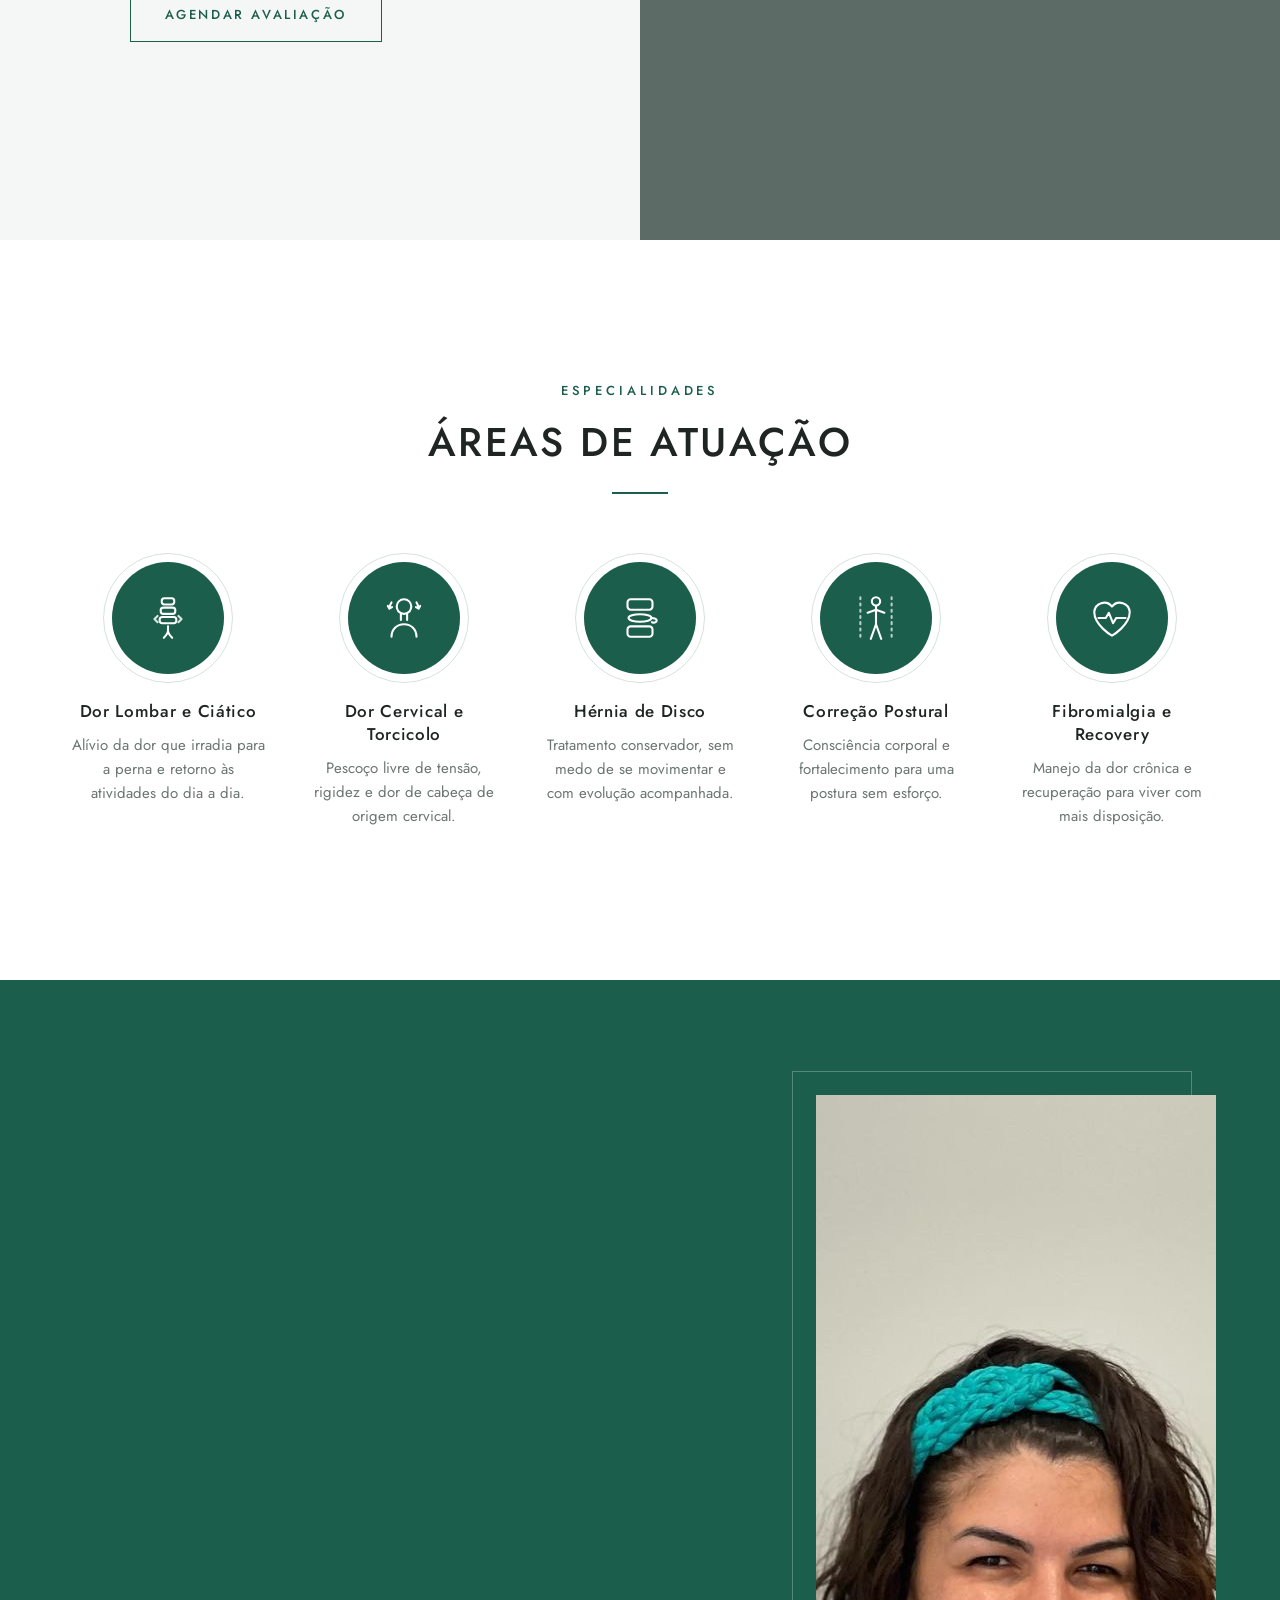
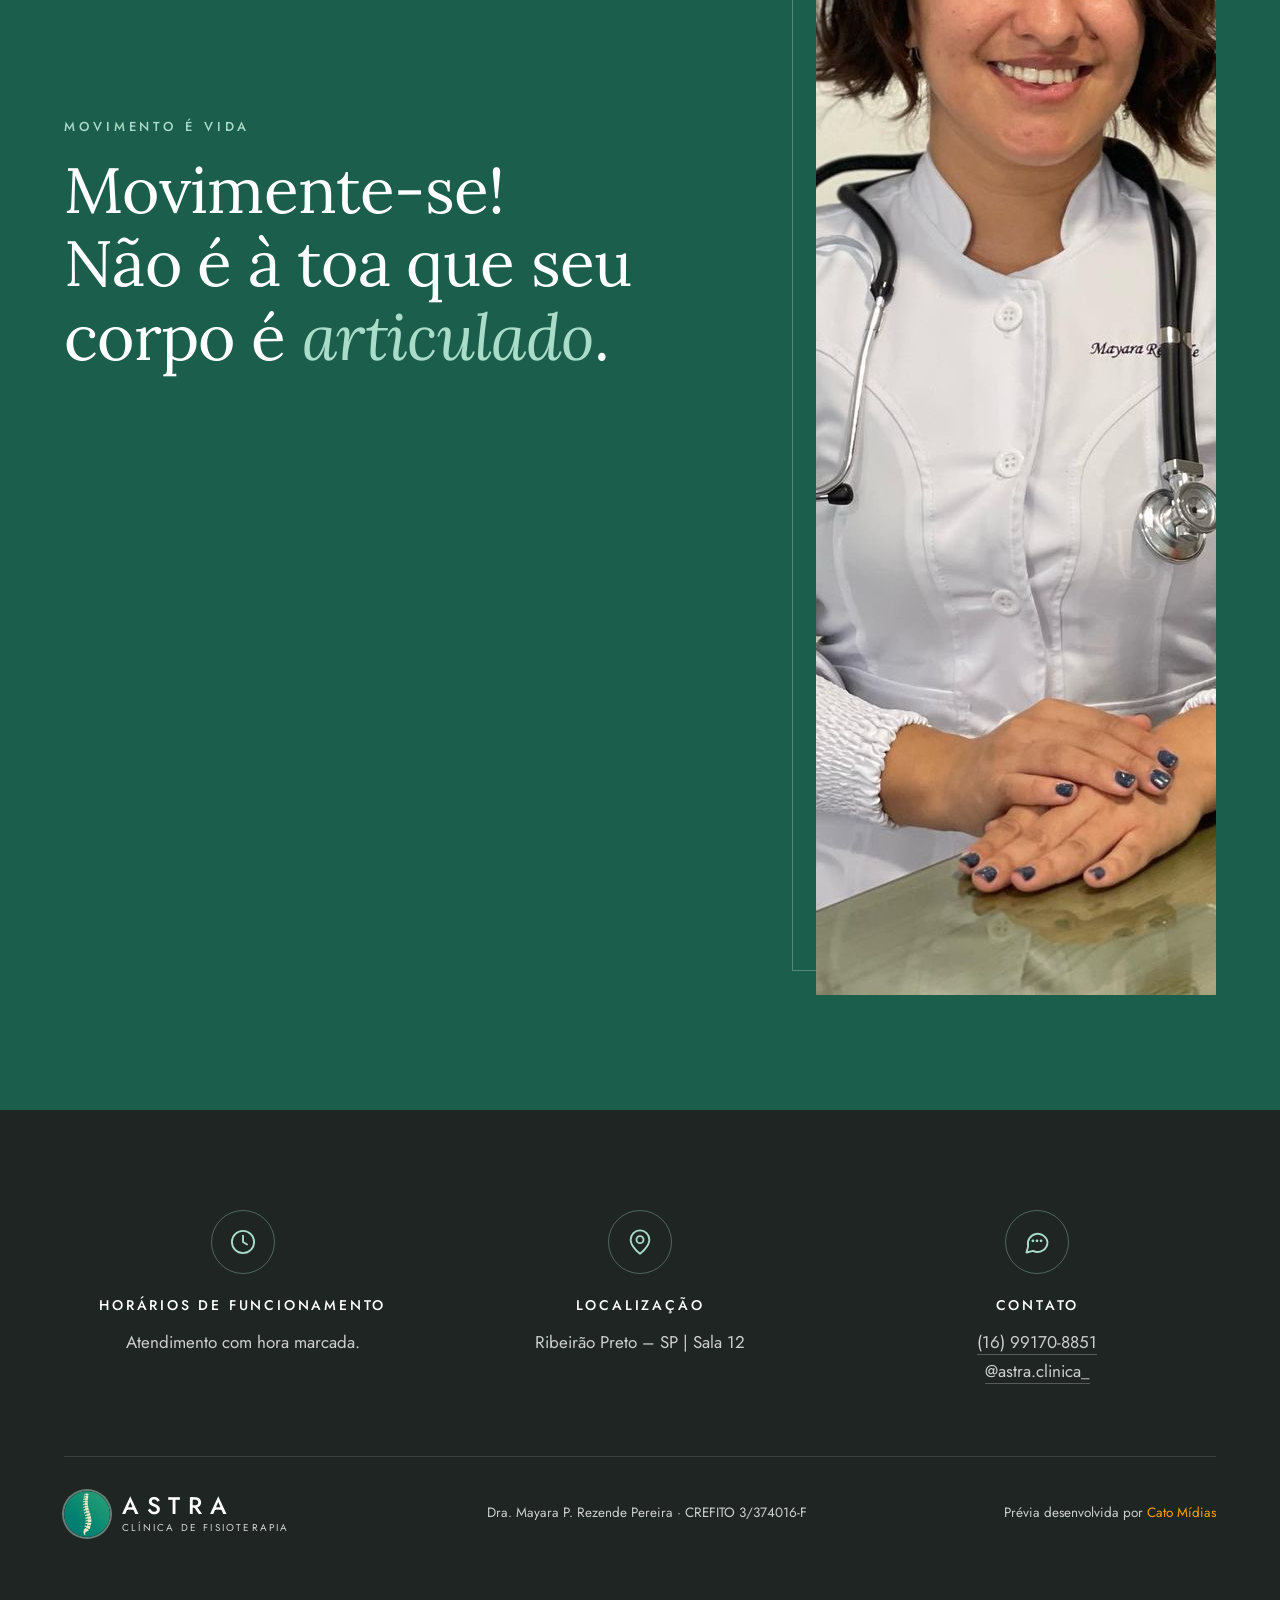
==== commit 83e409b0: "Usa o logo oficial da Clínica Astra no cabeçalho, rodapé e favicon Co-Authored-By: Claude Opus 5.5 <" ====
--- a/demo-clinica-astra/index.html
+++ b/demo-clinica-astra/index.html
@@ -9,7 +9,8 @@
 <meta name="theme-color" content="#1B5E4B">
 <!-- garante a barra no fim da rota (/demo-clinica-astra/) para os caminhos relativos funcionarem em qualquer hospedagem -->
 <script>if(!/\/$|\.html$/.test(location.pathname))location.replace(location.pathname+'/'+location.search+location.hash)</script>
-<link rel="icon" href="data:image/svg+xml,%3Csvg xmlns='http://www.w3.org/2000/svg' viewBox='0 0 32 32'%3E%3Ccircle cx='16' cy='16' r='16' fill='%231B5E4B'/%3E%3Cpath d='M16 5l2.6 8.4L27 16l-8.4 2.6L16 27l-2.6-8.4L5 16l8.4-2.6z' fill='%23fff'/%3E%3C/svg%3E">
+<link rel="icon" href="imagens/logo-astra.png" type="image/png">
+<link rel="apple-touch-icon" href="imagens/logo-astra.png">
 <link rel="preconnect" href="https://fonts.googleapis.com">
 <link rel="preconnect" href="https://fonts.gstatic.com" crossorigin>
 <link rel="preconnect" href="https://images.unsplash.com">
@@ -35,7 +36,6 @@
     <symbol id="i-hernia" viewBox="0 0 48 48"><g fill="none" stroke="currentColor" stroke-width="2" stroke-linecap="round" stroke-linejoin="round"><rect x="12" y="6" width="24" height="10" rx="3"/><rect x="12" y="32" width="24" height="10" rx="3"/><ellipse cx="24" cy="24" rx="11" ry="3.6"/><path d="M35 24c3 0 5 1 5 2.5S38 29 35.5 28" /></g></symbol>
     <symbol id="i-postura" viewBox="0 0 48 48"><g fill="none" stroke="currentColor" stroke-width="2" stroke-linecap="round" stroke-linejoin="round"><circle cx="24" cy="8" r="4"/><path d="M24 13v17M16 19l8-3 8 3M19 44l5-14 5 14"/><path d="M9 4v40M39 4v40" stroke-dasharray="2 4" opacity=".7"/></g></symbol>
     <symbol id="i-recovery" viewBox="0 0 48 48"><g fill="none" stroke="currentColor" stroke-width="2" stroke-linecap="round" stroke-linejoin="round"><path d="M24 41S7 31 7 18.5A9.5 9.5 0 0 1 24 13a9.5 9.5 0 0 1 17 5.5C41 31 24 41 24 41Z"/><path d="M11 24h7l3-5 4 10 3-5h9"/></g></symbol>
-    <symbol id="i-estrela" viewBox="0 0 32 32"><path fill="currentColor" d="M16 2l3.1 10.9L30 16l-10.9 3.1L16 30l-3.1-10.9L2 16l10.9-3.1z"/></symbol>
   </defs>
 </svg>
 
@@ -54,7 +54,7 @@
   <div class="nav">
     <div class="wrap nav-in">
       <a href="#inicio" class="logo" aria-label="Clínica Astra, início">
-        <svg class="logo-estrela"><use href="#i-estrela"/></svg>
+        <img class="logo-marca" src="imagens/logo-astra.png" alt="" width="150" height="150">
         <span class="logo-txt"><span class="logo-nome">ASTRA</span><span class="logo-sub">Clínica de Fisioterapia</span></span>
       </a>
       <button class="menu-btn" type="button" aria-expanded="false" aria-controls="menu" data-menu-btn><span></span><span></span><span></span><span class="sr">Abrir menu</span></button>
@@ -205,7 +205,7 @@
     </div>
     <div class="rodape-base">
       <a href="#inicio" class="logo logo-rodape" aria-label="Clínica Astra, voltar ao topo">
-        <svg class="logo-estrela"><use href="#i-estrela"/></svg>
+        <img class="logo-marca" src="imagens/logo-astra.png" alt="" width="150" height="150">
         <span class="logo-txt"><span class="logo-nome">ASTRA</span><span class="logo-sub">Clínica de Fisioterapia</span></span>
       </a>
       <p>Dra. Mayara P. Rezende Pereira · CREFITO 3/374016-F</p>
--- a/demo-clinica-astra/styles.css
+++ b/demo-clinica-astra/styles.css
@@ -44,8 +44,9 @@
 .topo.is-rolado .nav{background:var(--verde);box-shadow:0 8px 30px rgba(10,40,32,.25);height:68px}
 .nav-in{height:100%;display:flex;align-items:center;justify-content:space-between}
 .logo{display:inline-flex;align-items:center;gap:12px;text-decoration:none;color:#fff}
-.logo-estrela{width:30px;height:30px;color:#fff;transition:transform .8s var(--ease)}
-.logo:hover .logo-estrela{transform:rotate(90deg)}
+.logo-marca{width:46px;height:46px;border-radius:50%;box-shadow:0 0 0 2px rgba(255,255,255,.85),0 6px 16px rgba(0,0,0,.2);transition:transform .5s var(--ease),width .45s var(--ease),height .45s var(--ease)}
+.logo:hover .logo-marca{transform:scale(1.06)}
+.topo.is-rolado .logo-marca{width:40px;height:40px}
 .logo-txt{display:flex;flex-direction:column;line-height:1}
 .logo-nome{font-size:24px;font-weight:500;letter-spacing:.32em}
 .logo-sub{font-size:10px;font-weight:400;letter-spacing:.22em;text-transform:uppercase;opacity:.8;margin-top:5px}
@@ -231,7 +232,7 @@
 .info a{text-decoration:none;border-bottom:1px solid rgba(255,255,255,.25);transition:color .2s,border-color .2s}
 .info a:hover{color:#a9dcc9;border-color:#a9dcc9}
 .rodape-base{margin-top:70px;padding-top:34px;border-top:1px solid rgba(255,255,255,.12);display:flex;flex-wrap:wrap;align-items:center;justify-content:space-between;gap:16px 30px;font-size:13.5px}
-.logo-rodape .logo-estrela{color:#a9dcc9}
+.logo-rodape .logo-marca{box-shadow:0 0 0 2px rgba(169,220,201,.5)}
 .rodape-cato a{color:#FCA001;text-decoration:none}
 .rodape-cato a:hover{text-decoration:underline}
 @media (max-width:760px){
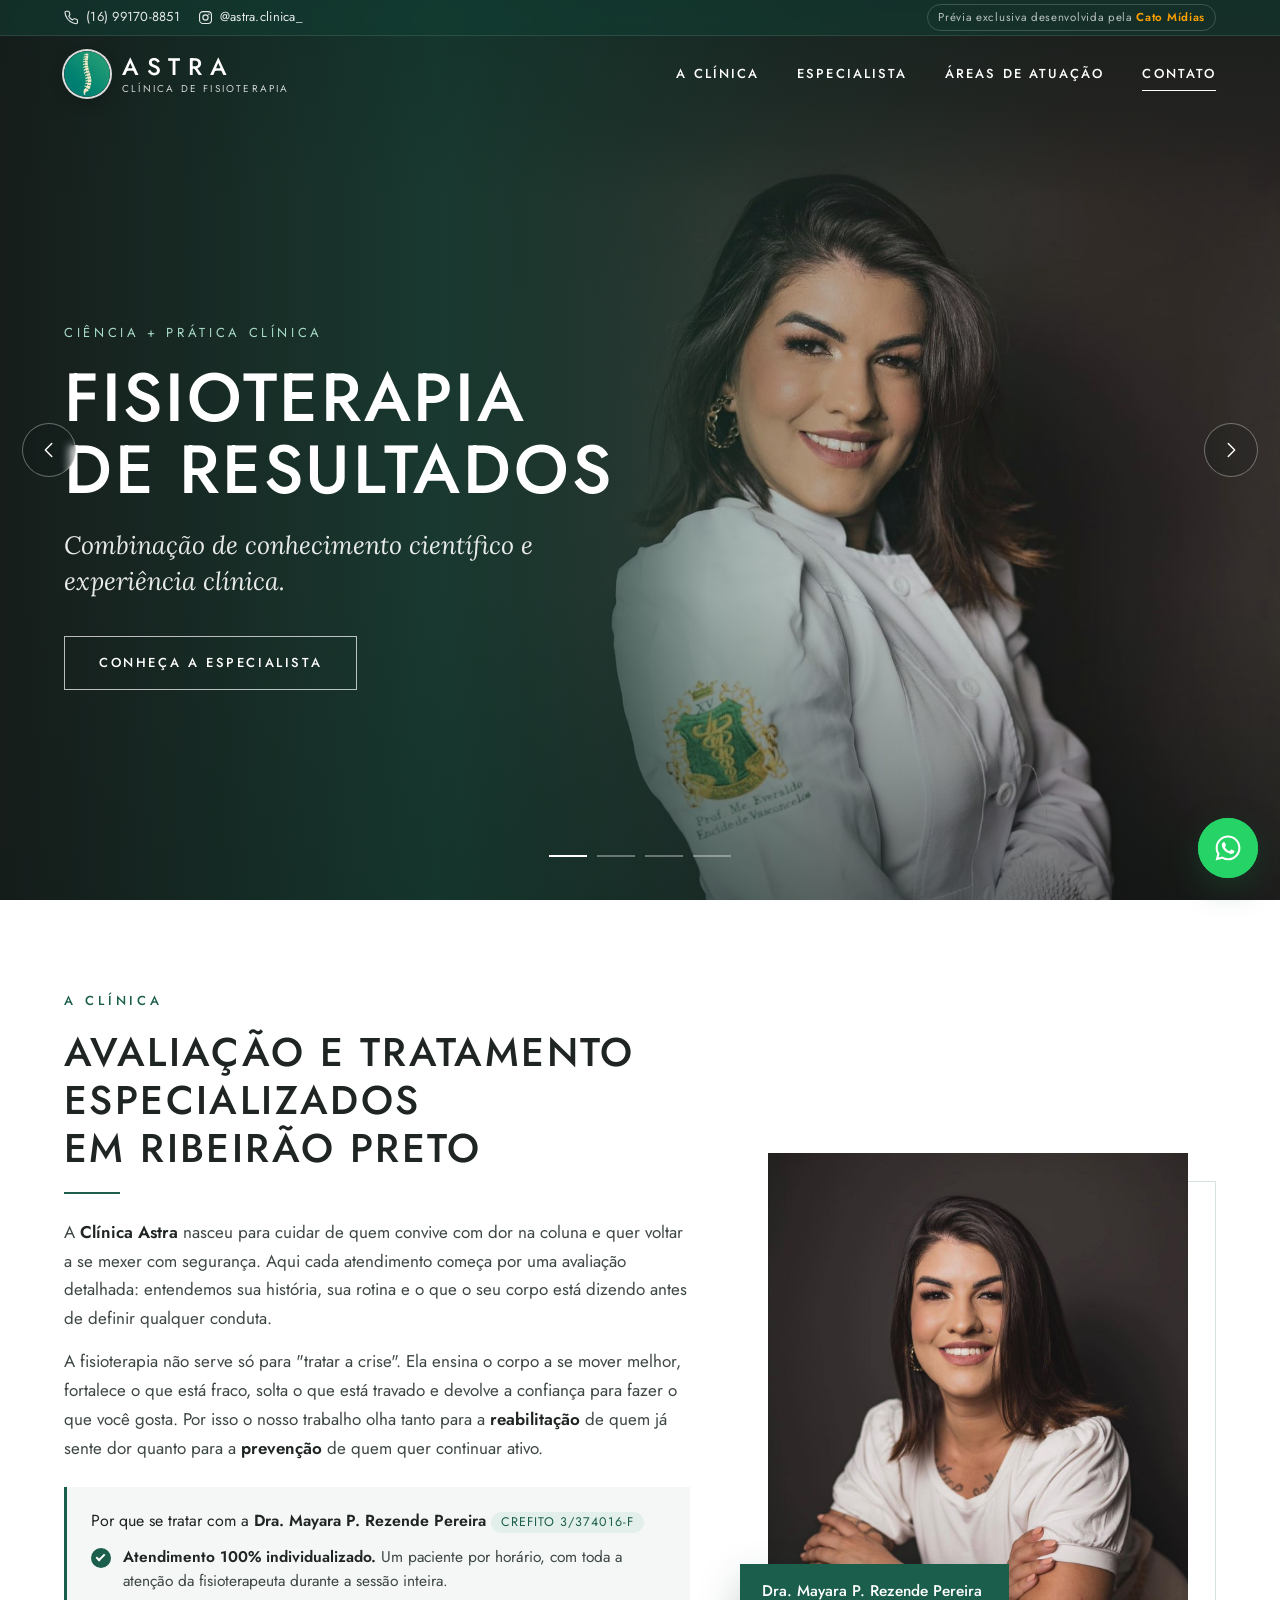
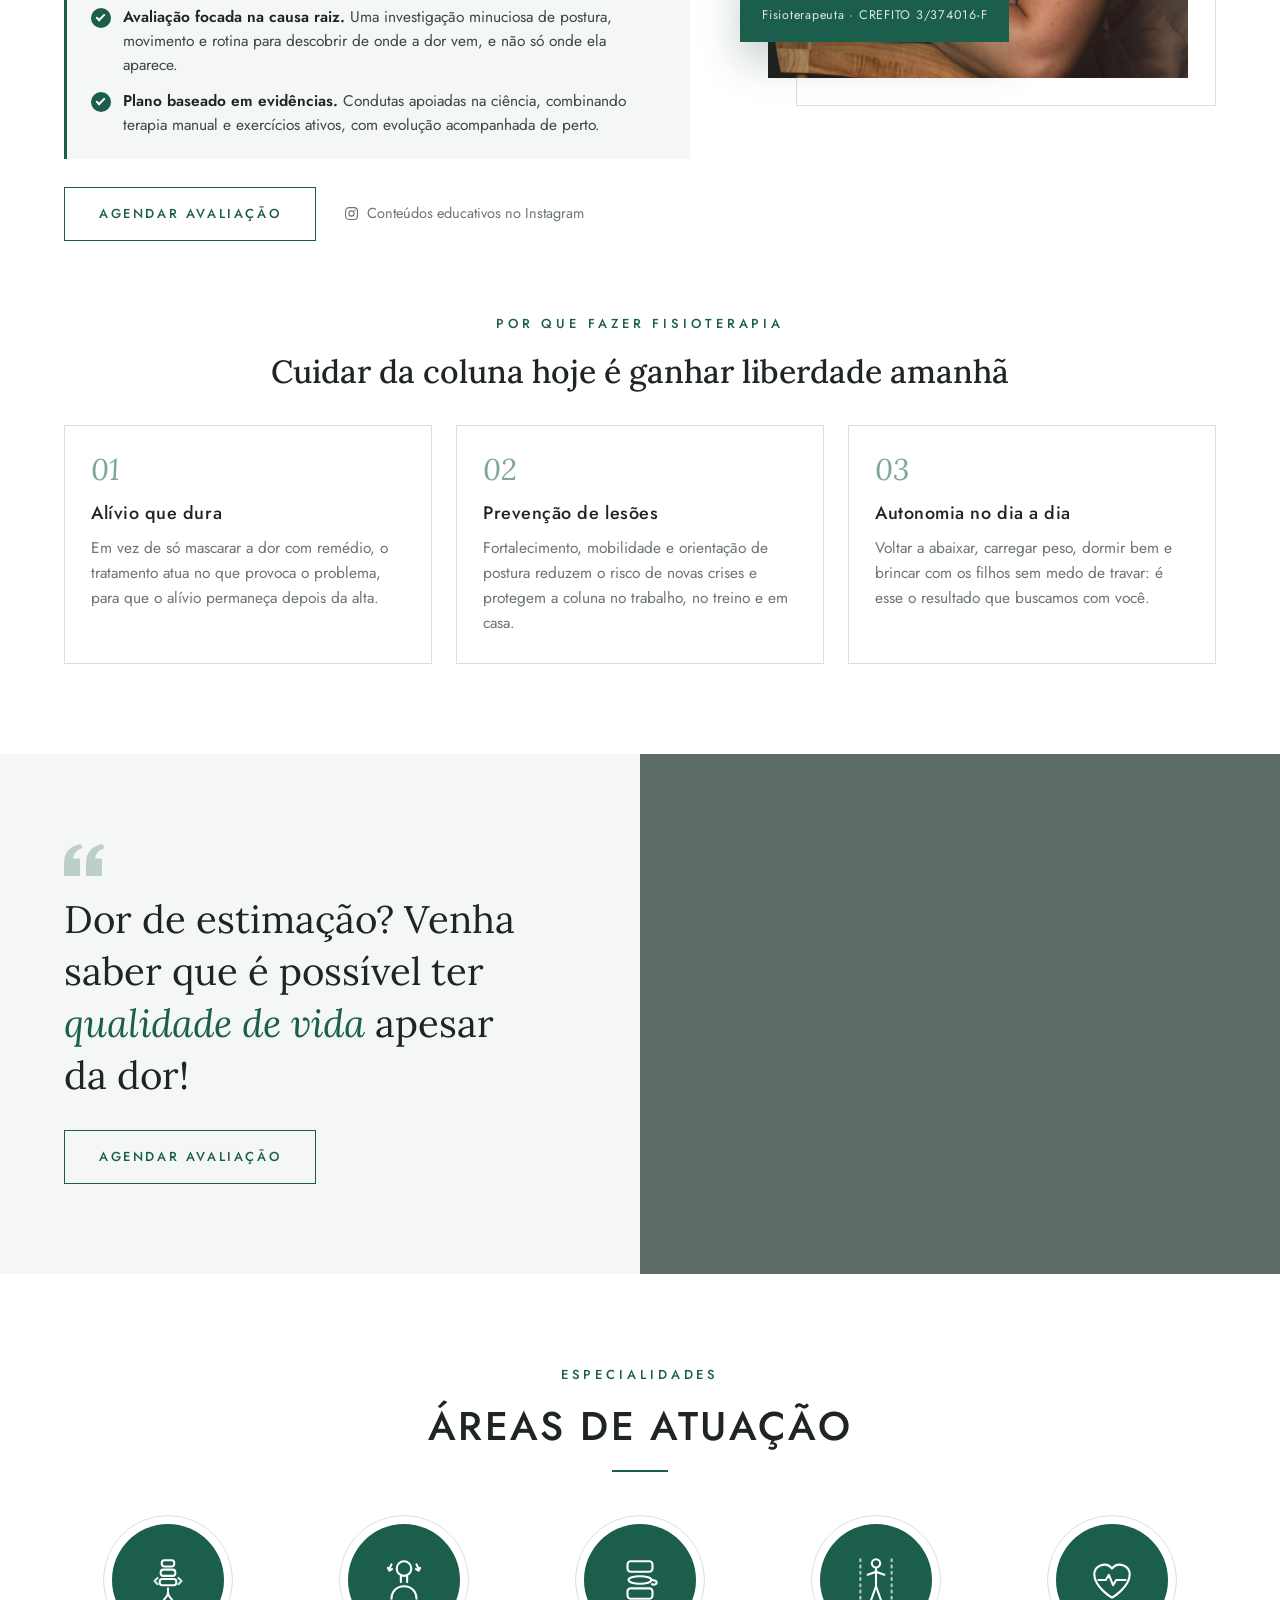
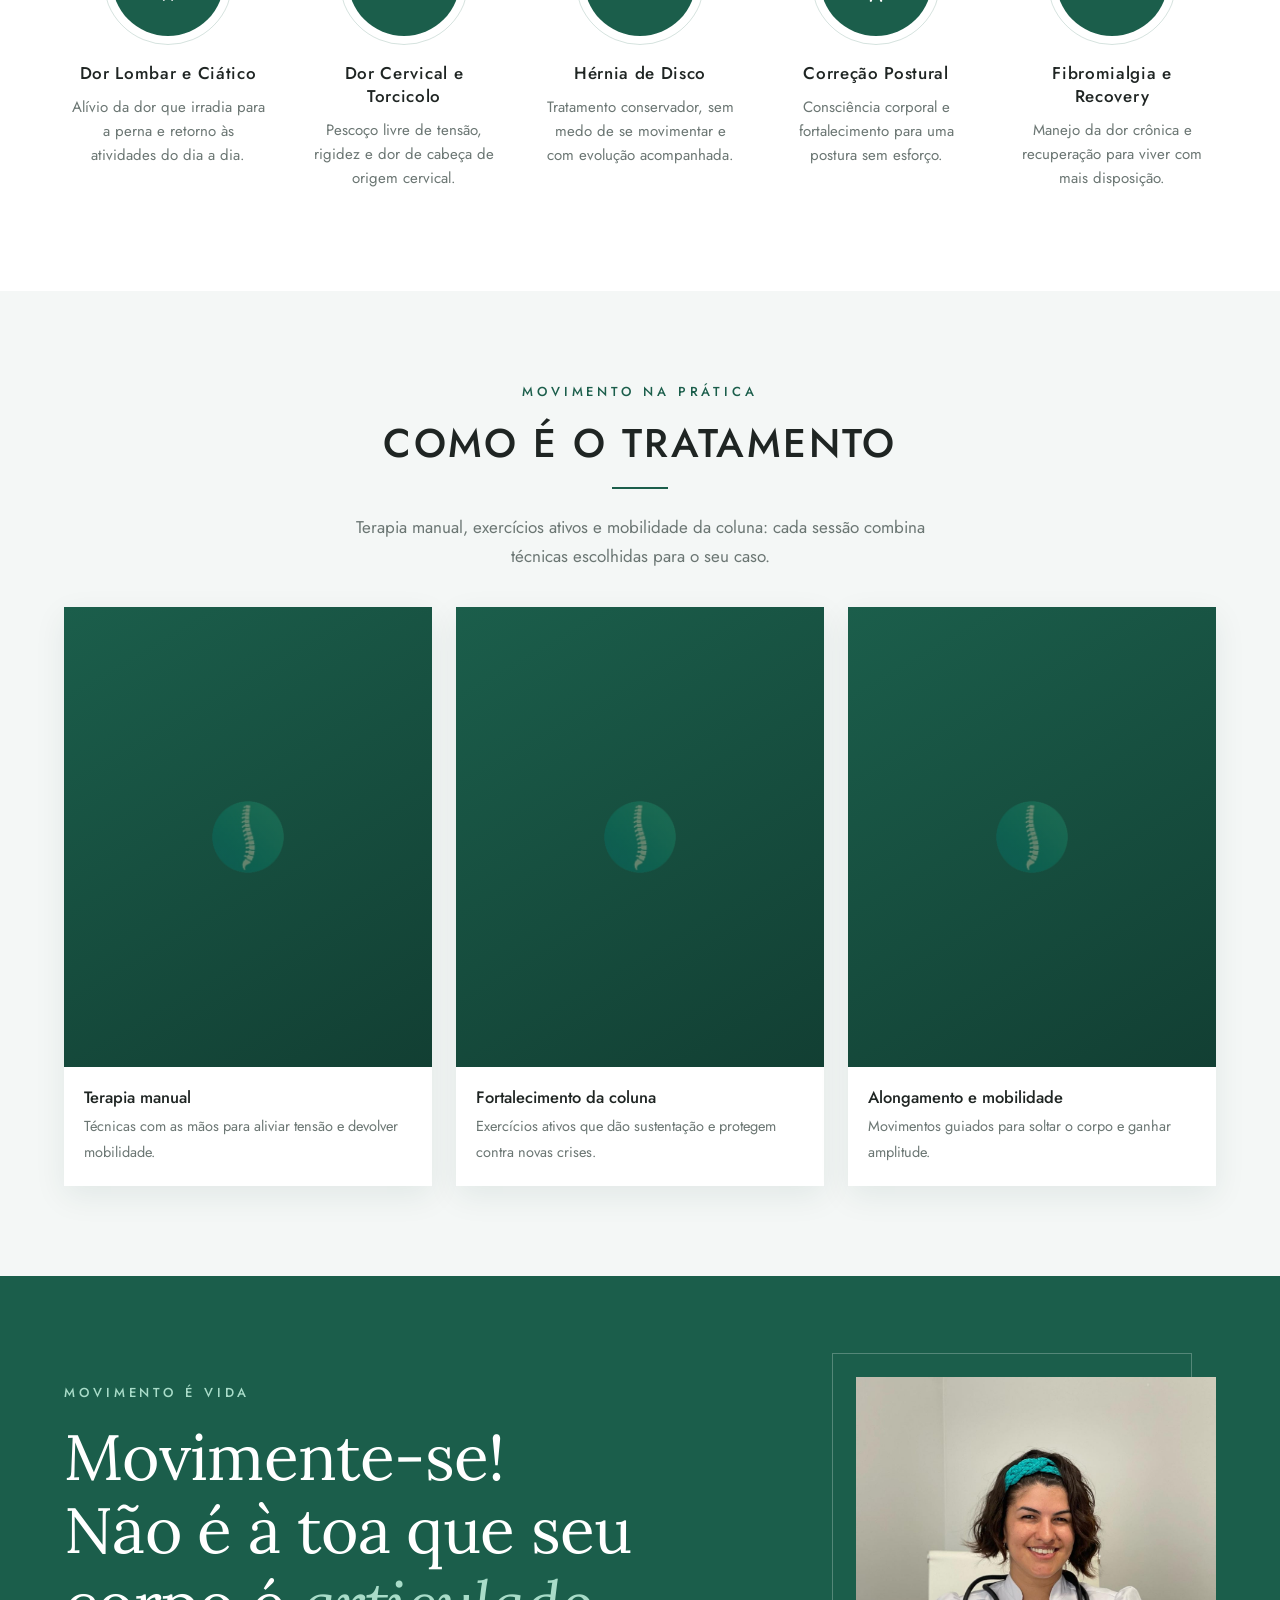
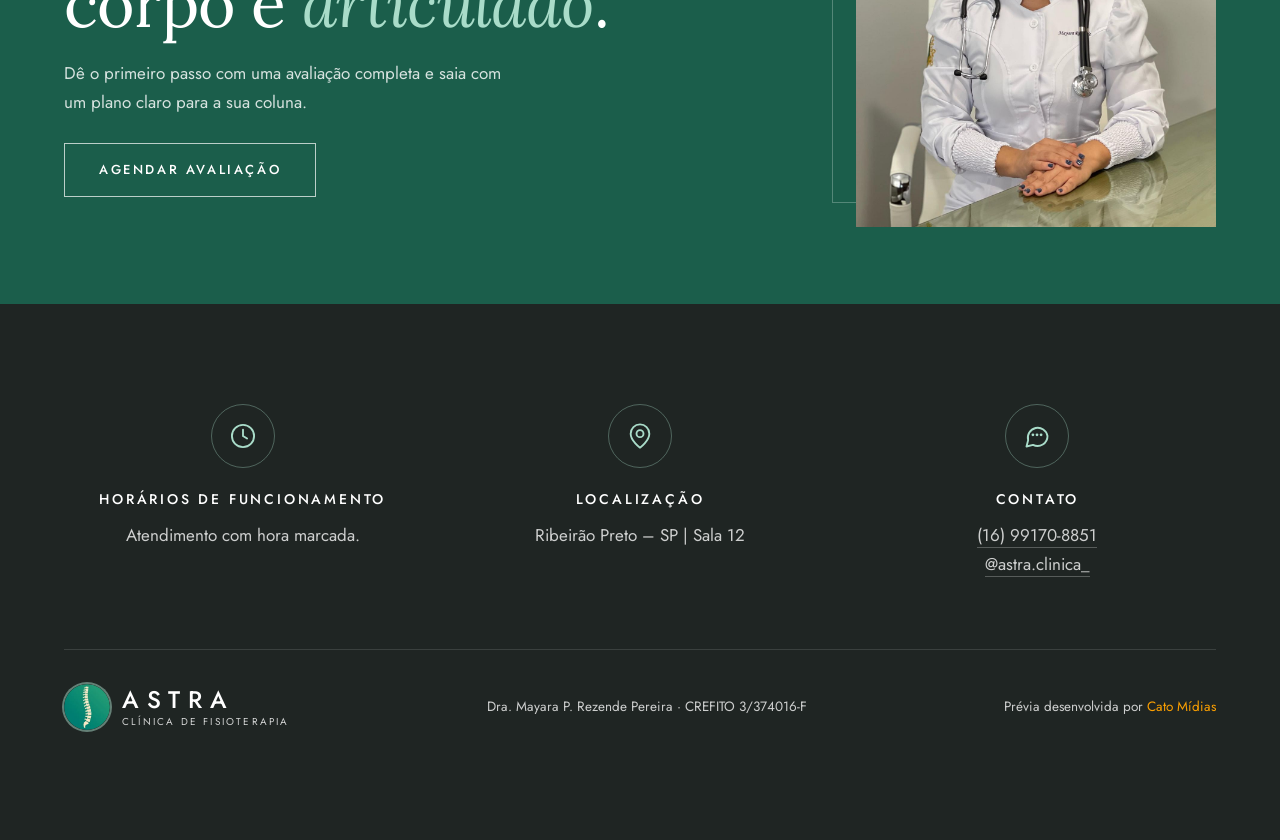
==== commit 0e80a116: "Add files via upload" ====
--- a/demo-clinica-astra/index.html
+++ b/demo-clinica-astra/index.html
@@ -16,7 +16,7 @@
 <link rel="preconnect" href="https://images.unsplash.com">
 <link href="https://fonts.googleapis.com/css2?family=Jost:wght@300;400;500;600&family=Lora:ital,wght@0,500;1,400;1,500&display=swap" rel="stylesheet">
 <script>document.documentElement.classList.add('js')</script>
-<link rel="stylesheet" href="styles.css?v=2026-11-27">
+<link rel="stylesheet" href="styles.css?v=2026-11-28">
 </head>
 <body>
 
@@ -72,22 +72,22 @@
 <!-- ============ HERO SLIDER ============ -->
 <section class="hero" aria-roledescription="carrossel" aria-label="Destaques da Clínica Astra" data-slider>
   <div class="slides">
-    <article class="slide is-ativo" aria-roledescription="slide" aria-label="1 de 4">
-      <img class="slide-img" src="https://images.unsplash.com/photo-1544367567-0f2fcb009e0b?auto=format&fit=crop&w=2000&q=75" alt="Paciente alongando a coluna sobre o tapete" fetchpriority="high">
+    <article class="slide slide-retrato slide-respiro is-ativo" aria-roledescription="slide" aria-label="1 de 4" style="--fundo:#2b2826">
+      <img class="slide-img" src="imagens/dra-mayara-jaleco.jpg" alt="Dra. Mayara P. Rezende Pereira de jaleco" fetchpriority="high">
+      <div class="slide-txt wrap">
+        <p class="slide-kicker">Ciência + prática clínica</p>
+        <h1 class="slide-titulo">FISIOTERAPIA DE RESULTADOS</h1>
+        <p class="slide-frase">Combinação de conhecimento científico e experiência clínica.</p>
+        <a class="btn-borda btn-claro" href="#especialista">Conheça a especialista</a>
+      </div>
+    </article>
+    <article class="slide" aria-roledescription="slide" aria-label="2 de 4">
+      <img class="slide-img" src="https://images.unsplash.com/photo-1544367567-0f2fcb009e0b?auto=format&fit=crop&w=2000&q=75" alt="Paciente alongando a coluna sobre o tapete" loading="lazy">
       <div class="slide-txt wrap">
         <p class="slide-kicker">Clínica Astra · Ribeirão Preto</p>
-        <h1 class="slide-titulo">FISIOTERAPIA PARA COLUNA</h1>
+        <h2 class="slide-titulo">FISIOTERAPIA PARA COLUNA</h2>
         <p class="slide-frase">Entregue-se a uma nova experiência de cuidado e movimento.</p>
         <a class="btn-borda btn-claro" href="#clinica">Conheça a clínica</a>
-      </div>
-    </article>
-    <article class="slide slide-retrato" aria-roledescription="slide" aria-label="2 de 4" style="--fundo:#2b2826">
-      <img class="slide-img" src="imagens/dra-mayara-jaleco.jpg" alt="Dra. Mayara P. Rezende Pereira de jaleco" loading="lazy">
-      <div class="slide-txt wrap">
-        <p class="slide-kicker">Ciência + prática clínica</p>
-        <h2 class="slide-titulo">FISIOTERAPIA DE RESULTADOS</h2>
-        <p class="slide-frase">Combinação de conhecimento científico e experiência clínica.</p>
-        <a class="btn-borda btn-claro" href="#especialista">Conheça a especialista</a>
       </div>
     </article>
     <article class="slide" aria-roledescription="slide" aria-label="3 de 4">
@@ -124,16 +124,38 @@
       <h2 class="titulo-caps">AVALIAÇÃO E TRATAMENTO ESPECIALIZADOS EM RIBEIRÃO PRETO</h2>
       <span class="filete" aria-hidden="true"></span>
       <p>A <strong>Clínica Astra</strong> nasceu para cuidar de quem convive com dor na coluna e quer voltar a se mexer com segurança. Aqui cada atendimento começa por uma avaliação detalhada: entendemos sua história, sua rotina e o que o seu corpo está dizendo antes de definir qualquer conduta.</p>
-      <p id="especialista">À frente da clínica está a <strong>Dra. Mayara P. Rezende Pereira</strong> <span class="crefito">CREFITO 3/374016-F</span>, fisioterapeuta que une evidência científica, terapia manual e exercício orientado para tratar a causa da dor, e não só aliviar o sintoma. Atendimento individual, com hora marcada e acompanhamento próximo em cada etapa.</p>
+      <p>A fisioterapia não serve só para "tratar a crise". Ela ensina o corpo a se mover melhor, fortalece o que está fraco, solta o que está travado e devolve a confiança para fazer o que você gosta. Por isso o nosso trabalho olha tanto para a <strong>reabilitação</strong> de quem já sente dor quanto para a <strong>prevenção</strong> de quem quer continuar ativo.</p>
+
+      <div class="diferenciais" id="especialista">
+        <p class="diferenciais-tit">Por que se tratar com a <strong>Dra. Mayara P. Rezende Pereira</strong> <span class="crefito">CREFITO 3/374016-F</span></p>
+        <ul>
+          <li><span class="check" aria-hidden="true"></span><div><strong>Atendimento 100% individualizado.</strong> Um paciente por horário, com toda a atenção da fisioterapeuta durante a sessão inteira.</div></li>
+          <li><span class="check" aria-hidden="true"></span><div><strong>Avaliação focada na causa raiz.</strong> Uma investigação minuciosa de postura, movimento e rotina para descobrir de onde a dor vem, e não só onde ela aparece.</div></li>
+          <li><span class="check" aria-hidden="true"></span><div><strong>Plano baseado em evidências.</strong> Condutas apoiadas na ciência, combinando terapia manual e exercícios ativos, com evolução acompanhada de perto.</div></li>
+        </ul>
+      </div>
+
       <div class="clinica-acoes">
-        <a class="btn-borda" href="#areas">CONHEÇA A CLÍNICA</a>
-        <a class="link-discreto" href="https://www.instagram.com/astra.clinica_/" target="_blank" rel="noopener"><svg class="ic"><use href="#i-insta"/></svg>Acompanhe o dia a dia e conteúdos educativos no Instagram</a>
+        <a class="btn-borda" href="https://wa.me/5516991708851?text=Ol%C3%A1%20Dra.%20Mayara!%20Vi%20o%20site%20da%20Cl%C3%ADnica%20Astra%20e%20gostaria%20de%20agendar%20uma%20avalia%C3%A7%C3%A3o." target="_blank" rel="noopener">AGENDAR AVALIAÇÃO</a>
+        <a class="link-discreto" href="https://www.instagram.com/astra.clinica_/" target="_blank" rel="noopener"><svg class="ic"><use href="#i-insta"/></svg>Conteúdos educativos no Instagram</a>
       </div>
     </div>
     <figure class="clinica-foto revela">
       <img src="imagens/dra-mayara-retrato.jpg" alt="Retrato da Dra. Mayara P. Rezende Pereira, fisioterapeuta da Clínica Astra" width="1200" height="1500" loading="lazy">
       <figcaption><strong>Dra. Mayara P. Rezende Pereira</strong><span>Fisioterapeuta · CREFITO 3/374016-F</span></figcaption>
     </figure>
+  </div>
+
+  <div class="wrap">
+    <div class="pilares-cab revela">
+      <p class="kicker">Por que fazer fisioterapia</p>
+      <h3 class="pilares-titulo">Cuidar da coluna hoje é ganhar liberdade amanhã</h3>
+    </div>
+    <ol class="pilares">
+      <li class="pilar revela"><span class="pilar-num">01</span><h4>Alívio que dura</h4><p>Em vez de só mascarar a dor com remédio, o tratamento atua no que provoca o problema, para que o alívio permaneça depois da alta.</p></li>
+      <li class="pilar revela"><span class="pilar-num">02</span><h4>Prevenção de lesões</h4><p>Fortalecimento, mobilidade e orientação de postura reduzem o risco de novas crises e protegem a coluna no trabalho, no treino e em casa.</p></li>
+      <li class="pilar revela"><span class="pilar-num">03</span><h4>Autonomia no dia a dia</h4><p>Voltar a abaixar, carregar peso, dormir bem e brincar com os filhos sem medo de travar: é esse o resultado que buscamos com você.</p></li>
+    </ol>
   </div>
 </section>
 
@@ -168,12 +190,42 @@
   </div>
 </section>
 
+<!-- ============ VÍDEOS: MOVIMENTO NA PRÁTICA ============ -->
+<!-- Vídeos livres de direitos do Pexels (licença Pexels: uso gratuito, sem atribuição obrigatória).
+     Carregam só quando a seção aparece na tela (data-src → src via script.js). -->
+<section class="secao videos" aria-labelledby="h-videos">
+  <div class="wrap">
+    <div class="centro revela">
+      <p class="kicker">Movimento na prática</p>
+      <h2 id="h-videos" class="titulo-caps">COMO É O TRATAMENTO</h2>
+      <span class="filete filete-centro" aria-hidden="true"></span>
+      <p class="videos-intro">Terapia manual, exercícios ativos e mobilidade da coluna: cada sessão combina técnicas escolhidas para o seu caso.</p>
+    </div>
+    <div class="videos-grid">
+      <figure class="video-card revela">
+        <div class="video-moldura"><video muted loop playsinline autoplay preload="none" data-src="https://www.pexels.com/download/video/5793298/" aria-label="Sessão de fisioterapia com a fisioterapeuta orientando o paciente"></video></div>
+        <figcaption><strong>Terapia manual</strong><span>Técnicas com as mãos para aliviar tensão e devolver mobilidade.</span></figcaption>
+      </figure>
+      <figure class="video-card revela">
+        <div class="video-moldura"><video muted loop playsinline autoplay preload="none" data-src="https://www.pexels.com/download/video/6111110/" aria-label="Paciente ajoelhado fazendo exercício de fortalecimento das costas"></video></div>
+        <figcaption><strong>Fortalecimento da coluna</strong><span>Exercícios ativos que dão sustentação e protegem contra novas crises.</span></figcaption>
+      </figure>
+      <figure class="video-card revela">
+        <div class="video-moldura"><video muted loop playsinline autoplay preload="none" data-src="https://www.pexels.com/download/video/6095390/" aria-label="Paciente fazendo alongamento para mobilidade da coluna"></video></div>
+        <figcaption><strong>Alongamento e mobilidade</strong><span>Movimentos guiados para soltar o corpo e ganhar amplitude.</span></figcaption>
+      </figure>
+    </div>
+  </div>
+</section>
+
 <!-- ============ IMPACTO FINAL ============ -->
 <section class="impacto">
   <div class="wrap impacto-grid">
     <div class="impacto-txt revela">
       <p class="kicker kicker-claro">Movimento é vida</p>
       <p class="frase-grande">Movimente-se! Não é à toa que seu corpo é <em>articulado</em>.</p>
+      <p class="impacto-apoio">Dê o primeiro passo com uma avaliação completa e saia com um plano claro para a sua coluna.</p>
+      <a class="btn-borda btn-claro" href="https://wa.me/5516991708851?text=Ol%C3%A1%20Dra.%20Mayara!%20Vi%20o%20site%20da%20Cl%C3%ADnica%20Astra%20e%20gostaria%20de%20agendar%20uma%20avalia%C3%A7%C3%A3o." target="_blank" rel="noopener">AGENDAR AVALIAÇÃO</a>
     </div>
     <figure class="impacto-foto revela">
       <img src="imagens/dra-mayara-consultorio.jpg" alt="Dra. Mayara sorrindo no consultório da Clínica Astra" width="1200" height="1500" loading="lazy">
@@ -219,6 +271,6 @@
   <svg><use href="#i-whats"/></svg><span>Fale Conosco via WhatsApp</span>
 </a>
 
-<script src="script.js?v=2026-11-27" defer></script>
+<script src="script.js?v=2026-11-27b" defer></script>
 </body>
 </html>
--- a/demo-clinica-astra/styles.css
+++ b/demo-clinica-astra/styles.css
@@ -18,7 +18,7 @@
 *,*::before,*::after{box-sizing:border-box}
 html{scroll-behavior:smooth;-webkit-text-size-adjust:100%}
 body{margin:0;background:var(--branco);color:var(--texto);font-family:Jost,system-ui,sans-serif;font-size:17px;line-height:1.7;-webkit-font-smoothing:antialiased;overflow-x:hidden}
-img{max-width:100%;display:block}
+img{max-width:100%;height:auto;display:block}
 a{color:inherit}
 h1,h2,h3,p{margin:0}
 .wrap{width:100%;max-width:1200px;margin:0 auto;padding:0 24px}
@@ -95,6 +95,13 @@
 .slide-retrato{background:var(--fundo)}
 .slide-retrato .slide-img{left:auto;right:0;width:min(62%,1000px);object-position:center 20%;
   -webkit-mask-image:linear-gradient(90deg,transparent 0%,#000 28%);mask-image:linear-gradient(90deg,transparent 0%,#000 28%)}
+/* slide com respiro: a foto começa abaixo do menu e se funde ao fundo pela borda de cima */
+.slide-respiro{--respiro:calc(var(--topbar-h) + var(--nav-h) - 20px)}
+.slide-respiro .slide-img{top:var(--respiro);height:calc(100% - var(--respiro));object-position:center top;
+  -webkit-mask-image:linear-gradient(90deg,transparent 0%,#000 28%),linear-gradient(180deg,transparent 0%,#000 14%);
+  -webkit-mask-composite:source-in;
+  mask-image:linear-gradient(90deg,transparent 0%,#000 28%),linear-gradient(180deg,transparent 0%,#000 14%);
+  mask-composite:intersect}
 .slide-retrato-claro::after{background:linear-gradient(90deg,rgba(20,28,26,.94) 0%,rgba(18,63,51,.84) 36%,rgba(18,63,51,.3) 60%,rgba(0,0,0,0) 80%),linear-gradient(180deg,rgba(10,20,17,.5) 0%,rgba(10,20,17,0) 22%)}
 
 .slide-txt{position:relative;z-index:2;height:100%;display:flex;flex-direction:column;justify-content:center;padding-top:calc(var(--topbar-h) + var(--nav-h))}
@@ -135,6 +142,7 @@
   .slide-txt{justify-content:flex-end;padding-bottom:110px}
   .slide::after{background:linear-gradient(0deg,rgba(18,30,27,.95) 0%,rgba(18,63,51,.75) 40%,rgba(18,63,51,.15) 70%,rgba(0,0,0,0) 100%),linear-gradient(180deg,rgba(10,20,17,.55) 0%,rgba(10,20,17,0) 22%)}
   .slide-retrato .slide-img{width:100%;-webkit-mask-image:none;mask-image:none;object-position:center 15%}
+  .slide-respiro .slide-img{object-position:center top;-webkit-mask-image:linear-gradient(180deg,transparent 0%,#000 14%);mask-image:linear-gradient(180deg,transparent 0%,#000 14%)}
 }
 
 /* ---------- Botões e títulos ---------- */
@@ -149,22 +157,22 @@
 .kicker{font-size:13px;font-weight:500;letter-spacing:.3em;text-transform:uppercase;color:var(--verde);margin-bottom:16px}
 .kicker-claro{color:#a9dcc9}
 .titulo-caps{font-size:clamp(26px,3.3vw,40px);font-weight:500;line-height:1.2;letter-spacing:.06em;color:var(--grafite);text-wrap:balance}
-.filete{display:block;width:56px;height:2px;background:var(--verde);margin:26px 0 30px}
+.filete{display:block;width:56px;height:2px;background:var(--verde);margin:20px 0 24px}
 .filete-centro{margin-left:auto;margin-right:auto}
 .centro{text-align:center}
-.secao{padding:clamp(80px,11vw,140px) 0}
+.secao{padding:clamp(56px,7vw,96px) 0}
 
 /* ---------- A Clínica ---------- */
-.clinica-grid{display:grid;grid-template-columns:1.1fr .9fr;gap:clamp(40px,7vw,100px);align-items:center}
-.clinica-txt p+p{margin-top:18px}
+.clinica-grid{display:grid;grid-template-columns:1.15fr .85fr;gap:clamp(36px,5vw,64px);align-items:center}
+.clinica-txt p+p{margin-top:14px}
 .clinica-txt strong{color:var(--grafite);font-weight:600}
 .crefito{display:inline-block;font-size:12.5px;letter-spacing:.08em;color:var(--verde);background:var(--verde-claro);padding:1px 10px;border-radius:99px;white-space:nowrap}
-.clinica-acoes{display:flex;flex-wrap:wrap;align-items:center;gap:20px 30px;margin-top:38px}
+.clinica-acoes{display:flex;flex-wrap:wrap;align-items:center;gap:16px 28px;margin-top:28px}
 .link-discreto{display:inline-flex;align-items:center;gap:8px;font-size:14.5px;color:var(--texto-suave);text-decoration:none;border-bottom:1px solid transparent;transition:color .2s,border-color .2s}
 .link-discreto:hover{color:var(--verde);border-color:currentColor}
-.clinica-foto{position:relative;margin:0 0 0 auto;max-width:440px;width:100%}
+.clinica-foto{position:relative;margin:0 28px 0 auto;max-width:420px;width:100%}
 .clinica-foto::before{content:"";position:absolute;inset:28px -28px -28px 28px;border:1px solid var(--linha);z-index:-1}
-.clinica-foto img{width:100%;aspect-ratio:4/5;object-fit:cover}
+.clinica-foto img{width:100%;aspect-ratio:4/5;object-fit:cover;object-position:center top}
 .clinica-foto figcaption{position:absolute;left:-28px;bottom:36px;background:var(--verde);color:#fff;padding:16px 22px;line-height:1.4;box-shadow:0 18px 40px rgba(18,63,51,.25)}
 .clinica-foto figcaption strong{display:block;font-weight:500;font-size:15.5px}
 .clinica-foto figcaption span{font-size:12.5px;letter-spacing:.06em;opacity:.85}
@@ -176,11 +184,11 @@
 
 /* ---------- Janela parallax ---------- */
 .janela-secao{background:var(--gelo)}
-.janela-grid{display:grid;grid-template-columns:1fr 1fr;min-height:min(86vh,760px)}
-.janela-txt{display:flex;flex-direction:column;justify-content:center;padding:clamp(60px,8vw,120px) clamp(24px,7vw,110px)}
+.janela-grid{display:grid;grid-template-columns:1fr 1fr;min-height:min(62vh,520px)}
+.janela-txt{display:flex;flex-direction:column;justify-content:center;padding:clamp(44px,5vw,72px) clamp(24px,5vw,72px) clamp(44px,5vw,72px) 24px}
 .janela-txt{margin-left:max(0px,calc((100vw - 1200px)/2))}
-.aspas{width:44px;height:36px;color:var(--verde);opacity:.25;margin-bottom:26px}
-.frase-impacto{font-family:Lora,Georgia,serif;font-size:clamp(26px,3vw,40px);line-height:1.35;color:var(--grafite);margin-bottom:40px;text-wrap:pretty}
+.aspas{width:40px;height:32px;color:var(--verde);opacity:.25;margin-bottom:18px}
+.frase-impacto{font-family:Lora,Georgia,serif;font-size:clamp(26px,3vw,40px);line-height:1.35;color:var(--grafite);margin-bottom:28px;text-wrap:pretty}
 .frase-impacto em,.frase-grande em{color:var(--verde);font-style:italic}
 .janela{position:relative;background-color:#5c6b66;background-image:var(--janela-img);background-size:cover;background-position:center;background-repeat:no-repeat}
 @media (min-width:901px) and (hover:hover){
@@ -189,11 +197,12 @@
 @media (max-width:900px){
   .janela-grid{grid-template-columns:1fr}
   .janela-txt{margin-left:0}
-  .janela{min-height:62vh}
+  .janela-txt{padding:48px 24px}
+  .janela{min-height:48vh}
 }
 
 /* ---------- Áreas de atuação ---------- */
-.areas-lista{list-style:none;padding:0;margin:56px 0 0;display:grid;grid-template-columns:repeat(5,1fr);gap:28px}
+.areas-lista{list-style:none;padding:0;margin:40px 0 0;display:grid;grid-template-columns:repeat(5,1fr);gap:28px}
 .area{text-align:center;padding:12px 6px}
 .area-icone{display:grid;place-items:center;width:112px;height:112px;margin:0 auto 26px;border-radius:50%;background:var(--verde);color:#fff;position:relative;transition:transform .5s var(--ease),box-shadow .5s var(--ease)}
 .area-icone::after{content:"";position:absolute;inset:-9px;border-radius:50%;border:1px solid var(--linha);transition:inset .5s var(--ease),border-color .5s}
@@ -211,16 +220,56 @@
 
 /* ---------- Impacto final ---------- */
 .impacto{background:var(--verde);color:#fff;overflow:hidden}
-.impacto-grid{display:grid;grid-template-columns:1.15fr .85fr;gap:clamp(40px,6vw,90px);align-items:center;padding-top:clamp(70px,9vw,120px);padding-bottom:clamp(70px,9vw,120px)}
+.impacto-grid{display:grid;grid-template-columns:1.15fr .85fr;gap:clamp(40px,6vw,90px);align-items:center;padding-top:clamp(56px,6vw,84px);padding-bottom:clamp(56px,6vw,84px)}
 .frase-grande{font-family:Lora,Georgia,serif;font-size:clamp(34px,5vw,64px);line-height:1.15;letter-spacing:-.01em;text-wrap:balance}
 .impacto .frase-grande em{color:#a9dcc9}
-.impacto-foto{margin:0 0 0 auto;position:relative;max-width:400px;width:100%}
+.impacto-foto{margin:24px 0 0 auto;position:relative;max-width:360px;width:100%}
 .impacto-foto::before{content:"";position:absolute;inset:-24px 24px 24px -24px;border:1px solid rgba(255,255,255,.25)}
-.impacto-foto img{position:relative;width:100%;aspect-ratio:4/5;object-fit:cover}
+.impacto-foto img{position:relative;width:100%;aspect-ratio:4/5;object-fit:cover;object-position:top}
 @media (max-width:900px){
   .impacto-grid{grid-template-columns:1fr}
-  .impacto-foto{max-width:380px;width:auto;margin:0 0 0 24px}
-}
+  .impacto-foto{max-width:340px;width:auto;margin:24px 0 0 24px}
+}
+
+/* ---------- Diferenciais e pilares (A Clínica) ---------- */
+.diferenciais{margin-top:24px;padding:22px 24px;background:var(--gelo);border-left:3px solid var(--verde)}
+.diferenciais-tit{font-size:16px;line-height:1.5;color:var(--grafite);margin-bottom:12px}
+.diferenciais ul{list-style:none;margin:0;padding:0;display:grid;gap:12px}
+.diferenciais li{display:flex;gap:12px;font-size:15.5px;line-height:1.55}
+.check{flex:none;width:20px;height:20px;margin-top:3px;border-radius:50%;background:var(--verde);position:relative}
+.check::after{content:"";position:absolute;left:7px;top:4px;width:5px;height:9px;border:solid #fff;border-width:0 2px 2px 0;transform:rotate(45deg)}
+.pilares-cab{margin-top:clamp(48px,6vw,72px);text-align:center}
+.pilares-titulo{font-family:Lora,Georgia,serif;font-weight:500;font-size:clamp(24px,2.6vw,32px);line-height:1.3;color:var(--grafite);text-wrap:balance}
+.pilares{list-style:none;margin:32px 0 0;padding:0;display:grid;grid-template-columns:repeat(3,1fr);gap:24px}
+.pilar{position:relative;padding:28px 26px;background:var(--branco);border:1px solid var(--linha);transition:transform .4s var(--ease),box-shadow .4s var(--ease),border-color .4s}
+.pilar:hover{transform:translateY(-4px);box-shadow:0 18px 36px rgba(27,94,75,.12);border-color:rgba(27,94,75,.35)}
+.pilar-num{display:block;font-family:Lora,Georgia,serif;font-style:italic;font-size:30px;line-height:1;color:var(--verde);opacity:.55;margin-bottom:14px}
+.pilar h4{margin:0 0 8px;font-size:18px;font-weight:500;letter-spacing:.03em;color:var(--grafite)}
+.pilar p{font-size:15.5px;line-height:1.6;color:var(--texto-suave)}
+.pilares .pilar:nth-child(2){transition-delay:.08s}
+.pilares .pilar:nth-child(3){transition-delay:.16s}
+@media (max-width:900px){.pilares{grid-template-columns:1fr;gap:14px}}
+
+/* ---------- Vídeos ---------- */
+.videos{background:var(--gelo)}
+.videos-intro{max-width:620px;margin:0 auto;color:var(--texto-suave)}
+.videos-grid{display:grid;grid-template-columns:repeat(3,1fr);gap:24px;margin-top:36px}
+.video-card{margin:0;background:var(--branco);box-shadow:0 10px 30px rgba(18,63,51,.08)}
+.video-moldura{position:relative;aspect-ratio:4/5;overflow:hidden;background:linear-gradient(150deg,var(--verde) 0%,var(--verde-esc) 100%)}
+.video-moldura::before{content:"";position:absolute;inset:0;background:url("imagens/logo-astra.png") center/72px no-repeat;opacity:.35}
+.video-moldura video{position:relative;width:100%;height:100%;object-fit:cover;display:block;opacity:0;transition:opacity .8s var(--ease)}
+.video-moldura video.is-pronto{opacity:1}
+.video-card figcaption{padding:18px 20px 22px;line-height:1.5}
+.video-card figcaption strong{display:block;font-weight:500;font-size:16.5px;color:var(--grafite);margin-bottom:4px}
+.video-card figcaption span{font-size:14.5px;color:var(--texto-suave)}
+.videos-grid .video-card:nth-child(2){transition-delay:.08s}
+.videos-grid .video-card:nth-child(3){transition-delay:.16s}
+@media (max-width:900px){
+  .videos-grid{grid-template-columns:1fr;gap:18px;max-width:480px;margin-left:auto;margin-right:auto}
+  .video-moldura{aspect-ratio:16/11}
+}
+
+.impacto-apoio{margin:18px 0 26px;max-width:460px;font-size:17px;color:rgba(255,255,255,.82)}
 
 /* ---------- Rodapé ---------- */
 .rodape{background:var(--grafite);color:rgba(255,255,255,.78);padding:clamp(70px,8vw,100px) 0 110px}
